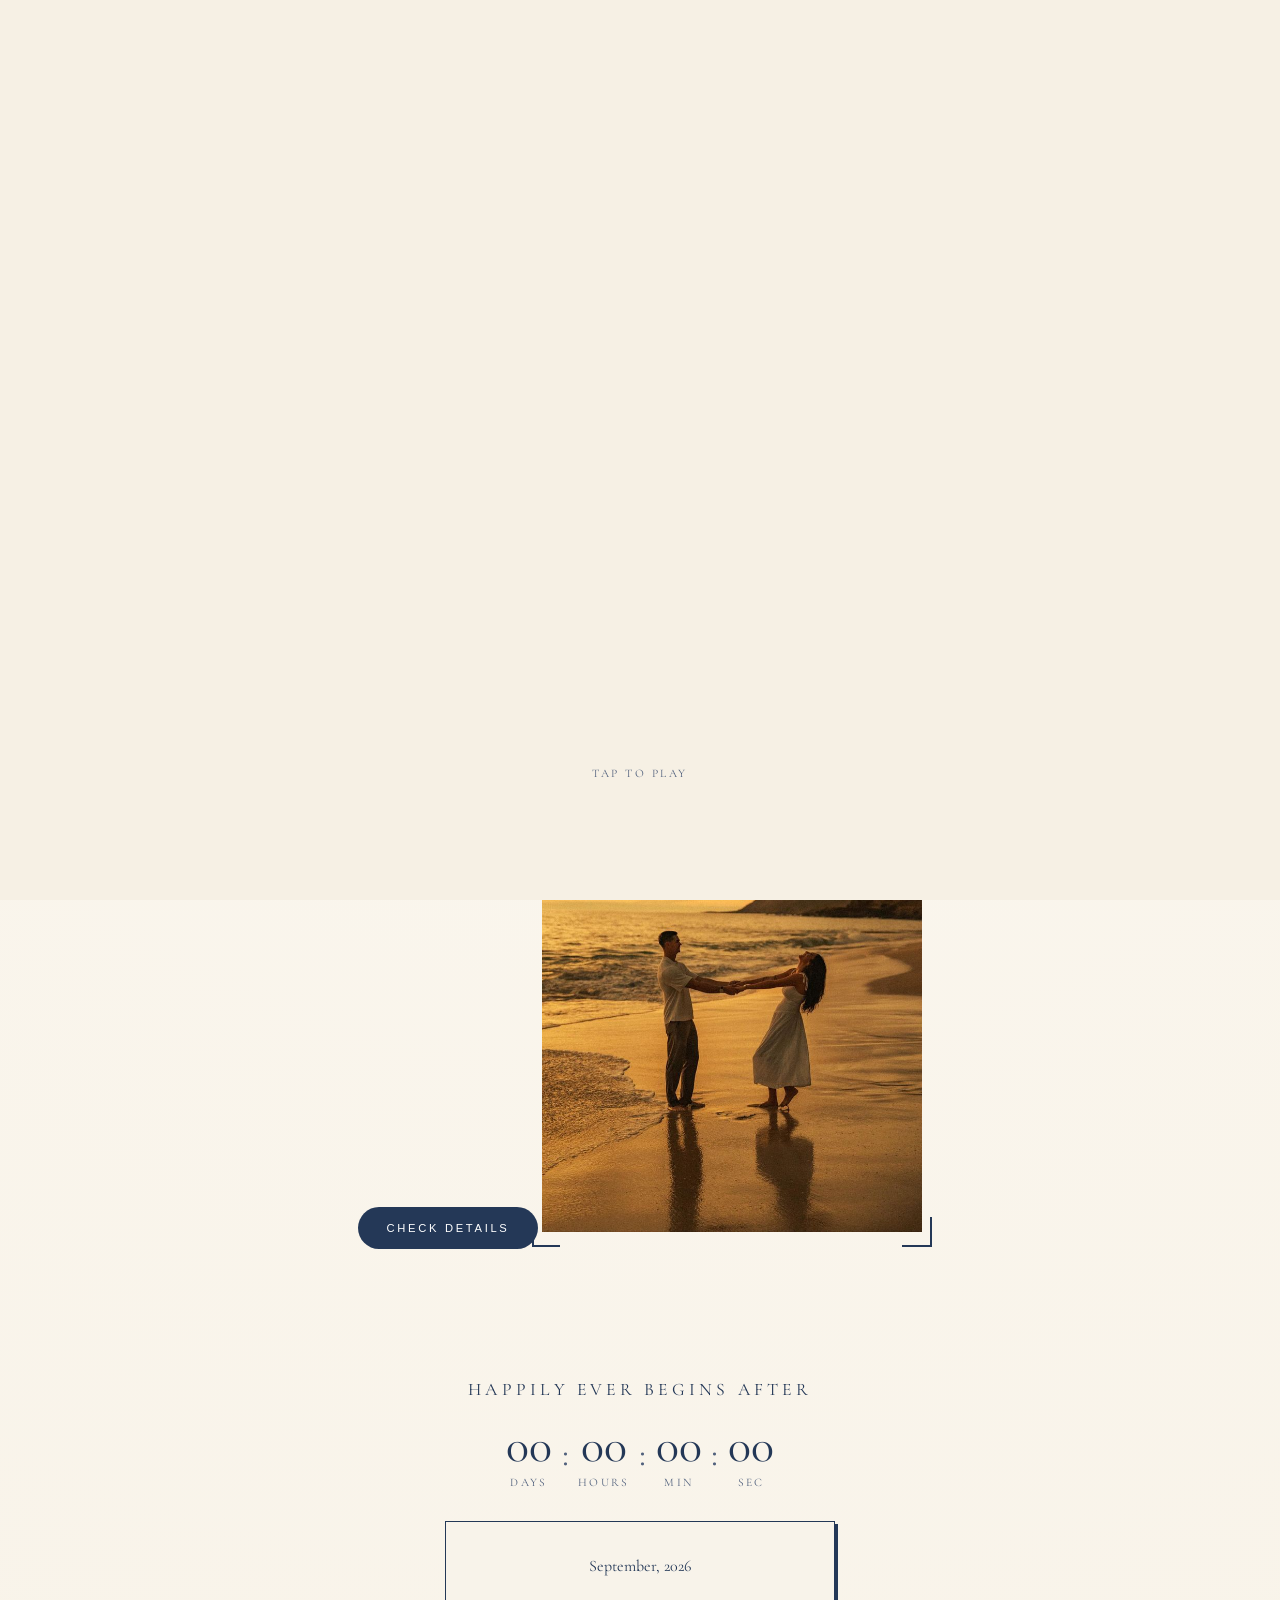
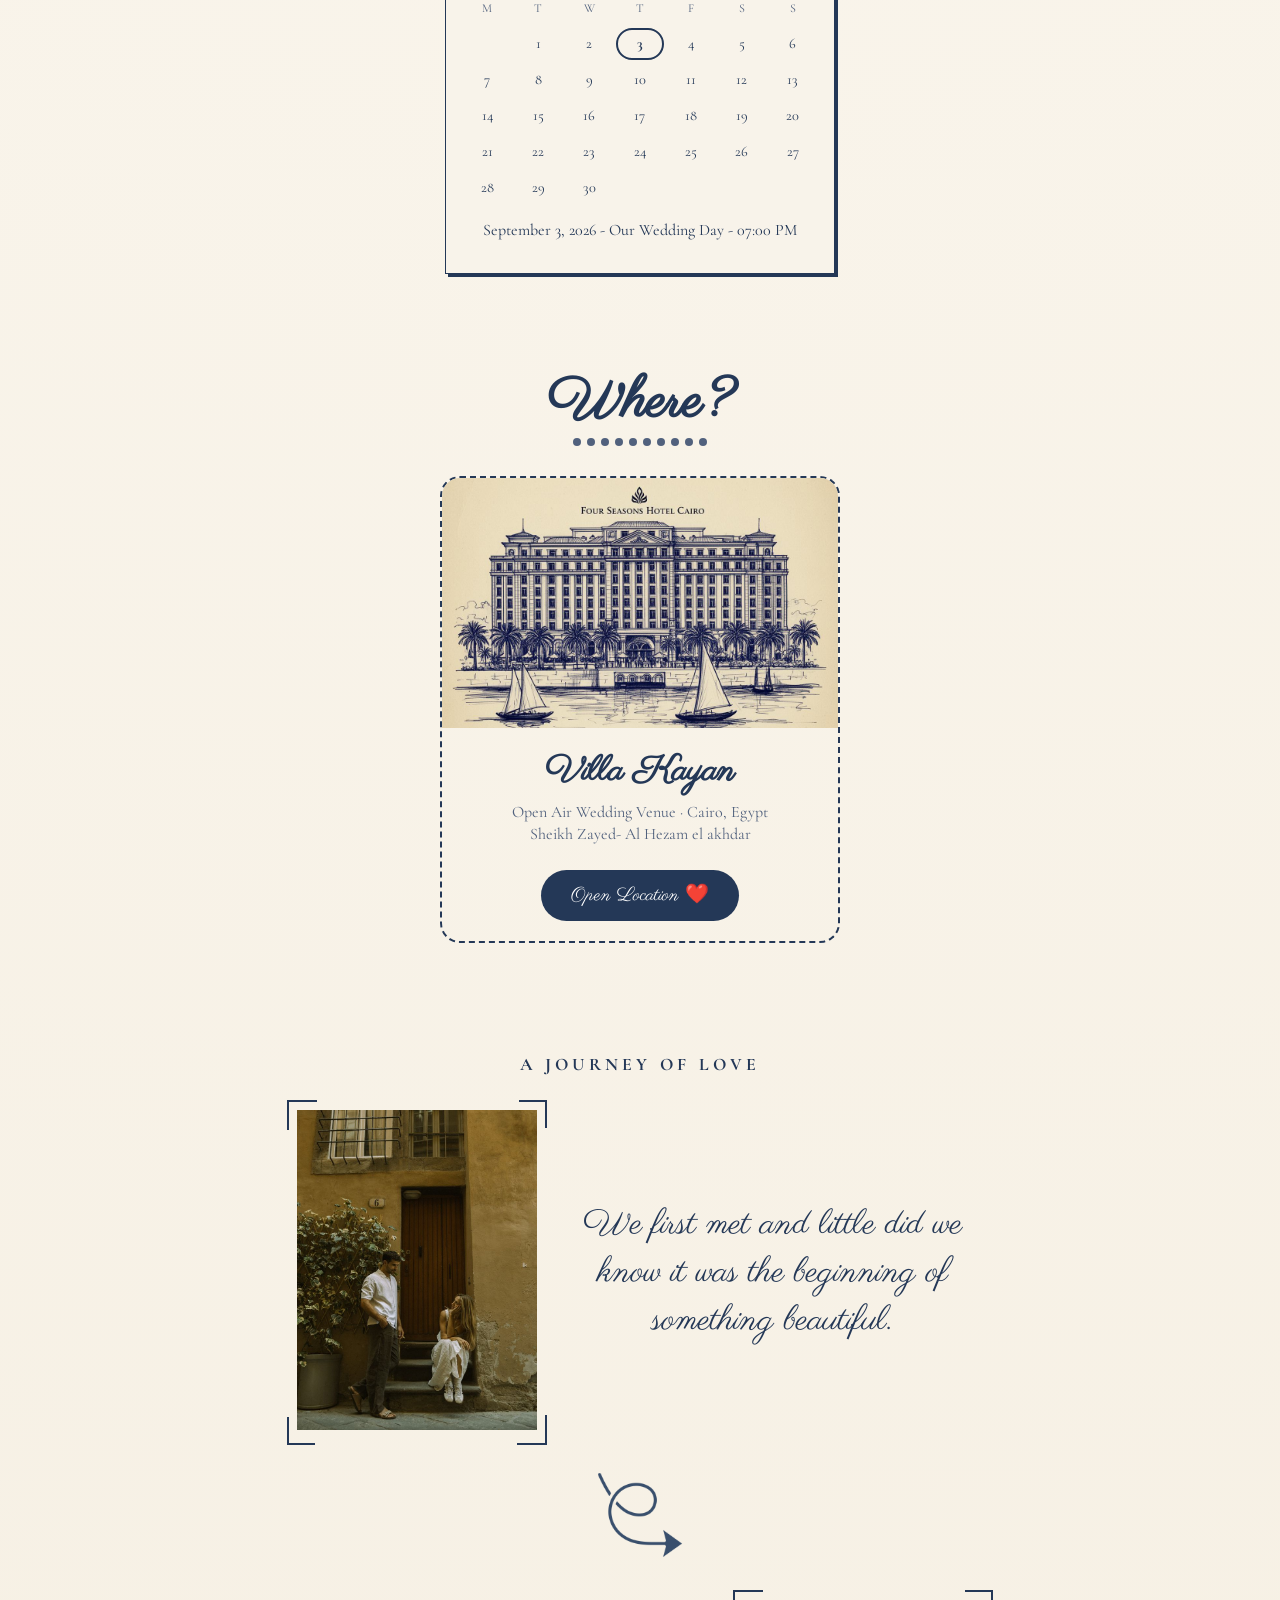
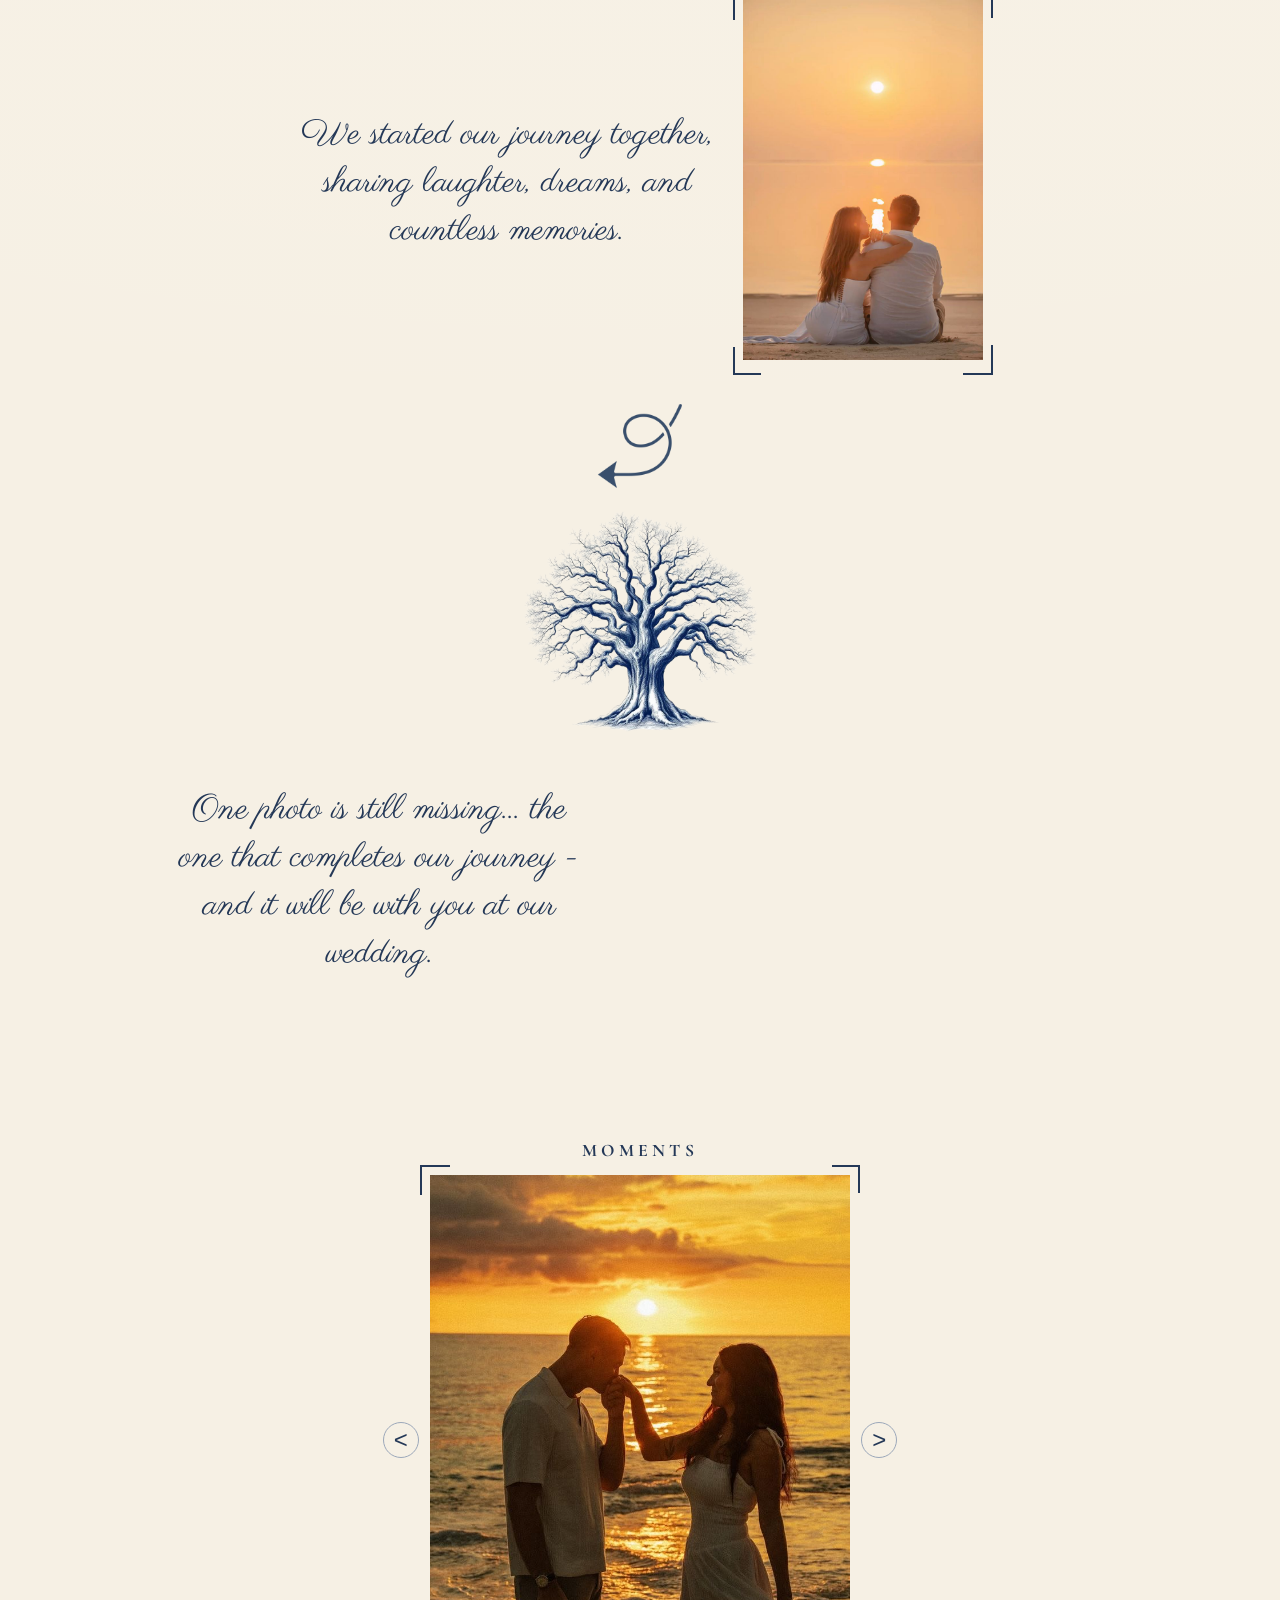
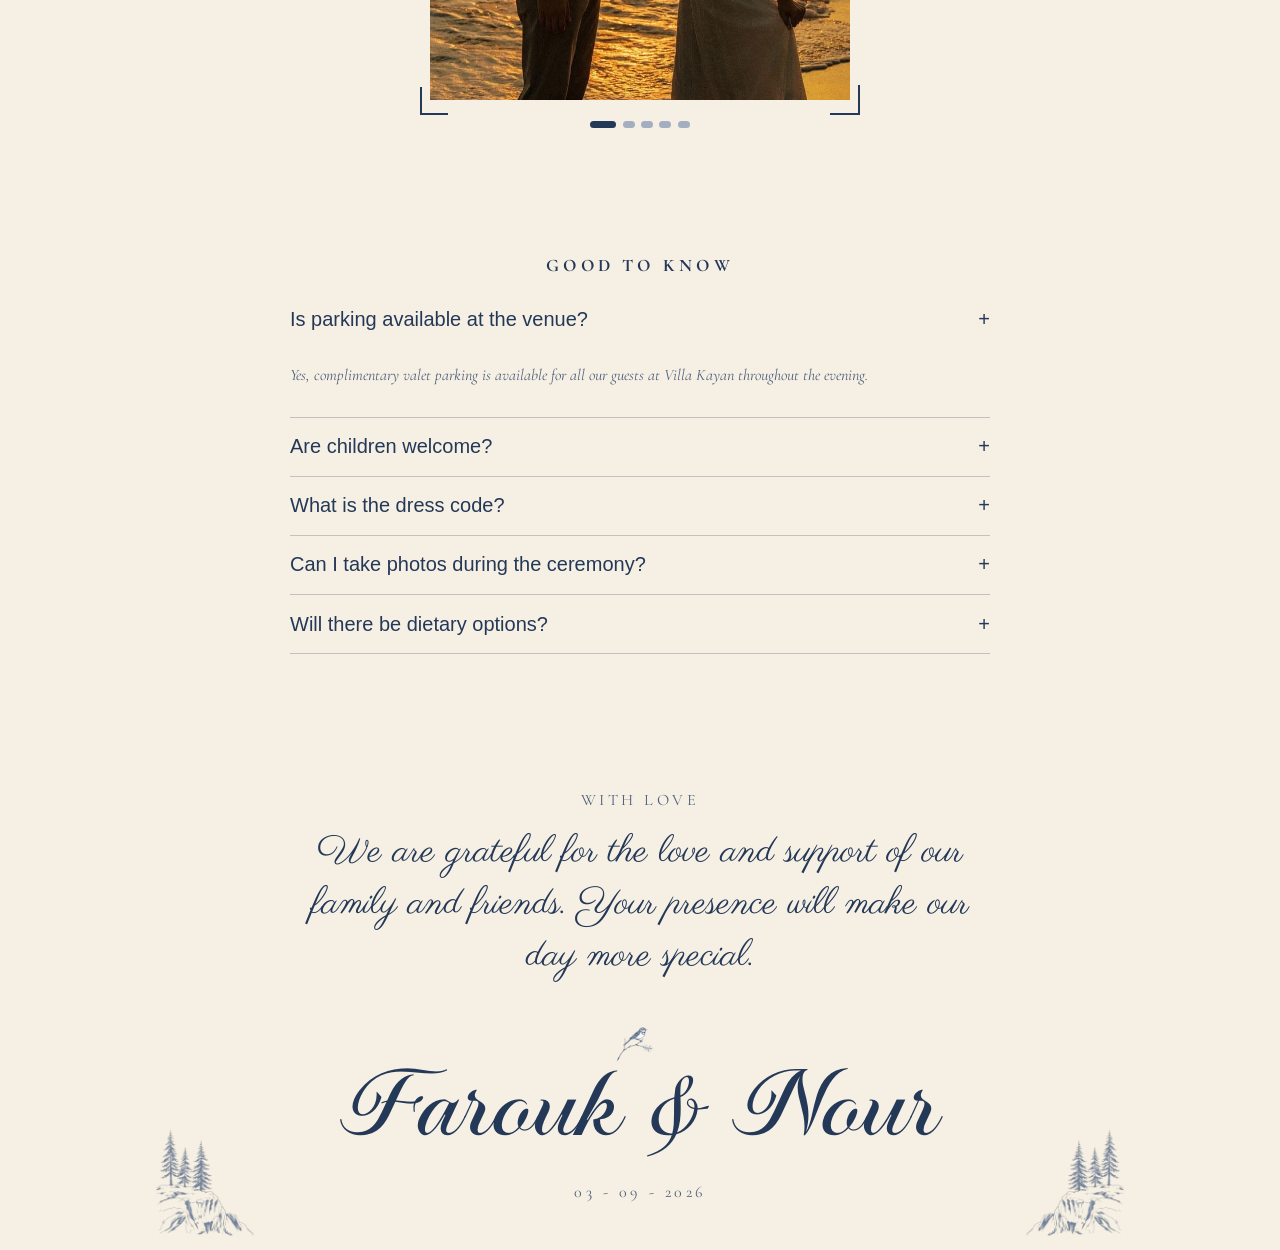
==== index.html @ 04da9720 "Change location section colors to match the theme" ====
<!doctype html>
<html lang="en">
  <head>
    <meta charset="UTF-8" />
    <meta name="viewport" content="width=device-width, initial-scale=1.0" />
    <title>Farouk &amp; Nour - Wedding Invitation</title>
    <meta
      name="description"
      content="Farouk &amp; Nour are getting married on September 3rd, 2026 at Sheikh Zayed- Al Hezam el akhdar- Villa Kayan. Open the invitation."
    />
    <script type="module" crossorigin src="assets/index-CTt3RVmm.js"></script>
    <link rel="stylesheet" crossorigin href="assets/index-DCXbbo_L.css">
    <style>
      /* ── New Location Styles ── */
      #location-section {
        padding: 40px 20px;
        display: flex;
        flex-direction: column;
        align-items: center;
      }
      .where-title {
        font-family: 'Parisienne', cursive;
        font-size: 3.5rem;
        color: var(--ink);
        margin: 0;
        line-height: 1.2;
      }
      .where-dots {
        display: flex;
        gap: 6px;
        justify-content: center;
        margin-bottom: 30px;
      }
      .where-dots span {
        width: 8px;
        height: 8px;
        background-color: var(--ink-soft);
        border-radius: 50%;
      }
      .location-card {
        border: 2px dashed var(--ink);
        border-radius: 20px;
        max-width: 400px;
        width: 100%;
        margin: 0 auto;
        display: flex;
        flex-direction: column;
        overflow: hidden;
      }
      .venue-img-new {
        width: 100%;
        height: 250px;
        object-fit: cover;
        display: block;
      }
      .location-card-body {
        padding: 20px 10px;
        text-align: center;
        background-color: transparent;
      }
      .venue-title {
        font-family: 'Parisienne', cursive;
        font-size: 2.2rem;
        color: var(--ink);
        margin: 0 0 5px 0;
      }
      .venue-subtitle {
        color: var(--ink-soft);
        font-size: 1rem;
        margin: 0 0 25px 0;
        line-height: 1.4;
      }
      .location-btn {
        display: inline-block;
        background-color: var(--ink);
        color: white !important;
        padding: 12px 30px;
        border-radius: 30px;
        text-decoration: none;
        font-size: 1.2rem;
        font-family: 'Parisienne', cursive;
        transition: transform 0.2s, background-color 0.2s;
        border: none;
      }
      .location-btn:hover {
        transform: scale(1.05);
        background-color: var(--ink-soft);
      }

      /* ── Video Preloader ── */
      #videoPreloader {
        position: fixed;
        inset: 0;
        z-index: 2000;
        background: var(--paper);
        display: flex;
        align-items: center;
        justify-content: center;
        flex-direction: column;
        cursor: pointer;
        transition: opacity 0.8s ease;
      }
      #videoPreloader.fade-out {
        opacity: 0;
        pointer-events: none;
      }
      #videoPreloader video {
        width: 100%;
        height: 100%;
        object-fit: contain;
        background: var(--paper);
      }
      .video-tap-hint {
        position: absolute;
        bottom: 12%;
        left: 50%;
        transform: translateX(-50%);
        text-transform: uppercase;
        letter-spacing: 0.22em;
        font-size: 0.72rem;
        color: var(--ink-soft);
        animation: hintPulse 2s ease-in-out infinite;
        pointer-events: none;
        z-index: 1;
      }
      @keyframes hintPulse {
        0%, 100% { opacity: 0.5; }
        50% { opacity: 1; }
      }
      .video-tap-hint.hidden {
        display: none;
      }
      .skip-btn {
        position: absolute;
        top: 1.2rem;
        right: 1.2rem;
        background: rgba(36, 56, 87, 0.25);
        backdrop-filter: blur(6px);
        border: 1px solid rgba(36, 56, 87, 0.3);
        color: var(--ink);
        padding: 0.5rem 1.2rem;
        border-radius: 999px;
        text-transform: uppercase;
        letter-spacing: 0.18em;
        font-size: 0.65rem;
        cursor: pointer;
        z-index: 2;
        opacity: 0;
        transition: opacity 0.4s ease;
      }
      .skip-btn.visible {
        opacity: 1;
      }
    </style>
  </head>
  <body>

    <!-- Video Preloader: the intro video IS the first screen -->
    <div id="videoPreloader">
      <video id="introVideo" playsinline preload="auto">
        <source src="assets/intro_farouk.mp4" type="video/mp4" />
      </video>
      <p class="video-tap-hint" id="tapHint">Tap to play</p>
      <button class="skip-btn" id="skipBtn">Skip</button>
    </div>

    <main class="page">
      <img src="assets/mountain--FPcrQeT.png" alt="" class="corner corner-left" />
      <img src="assets/mountain--FPcrQeT.png" alt="" class="corner corner-right" />

      <section class="hero">
        <h2 class="section-kicker">We are getting married</h2>
        <img src="assets/gazebo-BX556LN1.png" alt="" class="gazebo" />
        <h1 class="name">Farouk</h1>
        <span class="amp">&amp;</span>
        <h1 class="name">Nour</h1>
        <p class="date">Thursday, September 3<sup>rd</sup> 2026</p>
        <button id="detailsBtn" class="primary-btn">Check Details</button>

        <div class="vintage-frame portrait-frame">
          <span class="corner-tr"></span>
          <span class="corner-bl"></span>
          <img src="assets/couple-hero-BGsiXew5.jpg" alt="Farouk and Nour" class="portrait" />
        </div>
      </section>

      <section id="details" class="details">
        <p class="section-kicker">Happily ever begins after</p>
        <div class="countdown" aria-live="polite">
          <div class="counter"><span id="days">00</span><small>Days</small></div>
          <span class="sep">:</span>
          <div class="counter"><span id="hours">00</span><small>Hours</small></div>
          <span class="sep">:</span>
          <div class="counter"><span id="minutes">00</span><small>Min</small></div>
          <span class="sep">:</span>
          <div class="counter"><span id="seconds">00</span><small>Sec</small></div>
        </div>

        <div class="calendar-card">
          <p class="calendar-title">September, 2026</p>
          <div id="calendarGrid" class="calendar-grid"></div>
          <p class="calendar-note">September 3, 2026 - Our Wedding Day - 07:00 PM</p>
        </div>
      </section>

      <section class="location" id="location-section">
        <h2 class="where-title">Where?</h2>
        <div class="where-dots">
          <span></span><span></span><span></span><span></span><span></span><span></span><span></span><span></span><span></span><span></span>
        </div>
        <div class="location-card">
          <img src="assets/venue-BUneM82m.jpg" alt="Villa Kayan" class="venue-img-new" />
          <div class="location-card-body">
            <h3 class="venue-title">Villa Kayan</h3>
            <p class="venue-subtitle">Open Air Wedding Venue &middot; Cairo, Egypt<br>Sheikh Zayed- Al Hezam el akhdar</p>
            <a
              class="location-btn"
              href="https://maps.app.goo.gl/363aGjeBmDS9mBVdA?g_st=ic"
              target="_blank"
              rel="noreferrer"
            >Open Location ❤️</a>
          </div>
        </div>
      </section>

      <section class="journey">
        <h2 class="section-kicker">A Journey of Love</h2>
        <div class="journey-row">
          <div class="vintage-frame">
            <span class="corner-tr"></span><span class="corner-bl"></span>
            <img src="assets/journey-1-CIvEEdzn.jpg" alt="First met" class="journey-photo" />
          </div>
          <p class="journey-text">
            We first met and little did we know it was the beginning of something beautiful.
          </p>
        </div>
        <img src="assets/arrow-down-CE0k16d1.png" alt="" class="arrow" />
        <div class="journey-row reverse">
          <div class="vintage-frame">
            <span class="corner-tr"></span><span class="corner-bl"></span>
            <img src="assets/journey-2-BZqNgdUL.jpg" alt="Started our journey" class="journey-photo" />
          </div>
          <p class="journey-text">
            We started our journey together, sharing laughter, dreams, and countless memories.
          </p>
        </div>
        <img src="assets/arrow-down-CE0k16d1.png" alt="" class="arrow arrow-flip" />
        <div class="journey-end">
          <img src="assets/tree-B7l4UVji.png" alt="" class="tree" />
          <p class="journey-text centered">
            One photo is still missing... the one that completes our journey - and it will be with you at our wedding.
          </p>
        </div>
      </section>

      <section class="moments">
        <h2 class="section-kicker">Moments</h2>
        <div class="slider-wrap">
          <button id="prevSlide" class="slider-btn" aria-label="Previous">&lt;</button>
          <div class="vintage-frame slider-frame">
            <span class="corner-tr"></span><span class="corner-bl"></span>
            <img id="slideImage" src="assets/moment-1-Bkty9bFC.jpg" alt="Moment 1" class="slide" />
          </div>
          <button id="nextSlide" class="slider-btn" aria-label="Next">&gt;</button>
        </div>
        <div id="dots" class="dots"></div>
      </section>

      <section class="faq">
        <h2 class="section-kicker">Good to Know</h2>
        <div id="faqList" class="faq-list"></div>
      </section>

      <footer class="footer">
        <img src="assets/mountain--FPcrQeT.png" alt="" class="footer-mountain left" />
        <img src="assets/mountain--FPcrQeT.png" alt="" class="footer-mountain right" />
        <div class="footer-content">
          <p class="with-love">With love</p>
          <p class="footer-message">
            We are grateful for the love and support of our family and friends. Your presence will make our day more
            special.
          </p>
          <img src="assets/bird-D7IaidC_.png" alt="" class="footer-bird" />
          <p class="footer-names">Farouk &amp; Nour</p>
          <p class="footer-date">03 - 09 - 2026</p>
        </div>
      </footer>
    </main>

  <script src="../invitation-language-switch.js"></script>
  <script>
    document.addEventListener('DOMContentLoaded', function () {
      var videoPreloader = document.getElementById('videoPreloader');
      var video = document.getElementById('introVideo');
      var tapHint = document.getElementById('tapHint');
      var skipBtn = document.getElementById('skipBtn');
      var oldPreloader = document.getElementById('preloader');
      var started = false;

      // Hide the old bundled preloader if it exists
      if (oldPreloader) {
        oldPreloader.style.display = 'none';
        try { oldPreloader.remove(); } catch(e) {}
      }

      if (!videoPreloader || !video) return;

      // Try autoplay first
      var autoplayPromise = video.play();
      if (autoplayPromise !== undefined) {
        autoplayPromise.then(function () {
          // Autoplay worked
          started = true;
          tapHint.classList.add('hidden');
          skipBtn.classList.add('visible');
        }).catch(function () {
          // Autoplay blocked — wait for user tap
          video.pause();
        });
      }

      // Tap to play (if autoplay was blocked)
      videoPreloader.addEventListener('click', function (e) {
        if (e.target === skipBtn) return;
        if (!started) {
          started = true;
          tapHint.classList.add('hidden');
          skipBtn.classList.add('visible');
          video.play();
        }
      });

      // When video ends, reveal the wedding site
      video.addEventListener('ended', revealSite);

      // Skip button
      skipBtn.addEventListener('click', function () {
        video.pause();
        revealSite();
      });

      function revealSite() {
        videoPreloader.classList.add('fade-out');
        setTimeout(function () {
          videoPreloader.remove();
        }, 900);
      }
    });
  </script>
</body>
</html>
---- assets/index-DCXbbo_L.css ----
@import"https://fonts.googleapis.com/css2?family=Cormorant+Garamond:wght@300;400;500;600&family=Parisienne&display=swap";@font-face{font-family:Runethia;src:url(Runethia-BMpZPYmO.otf) format("opentype")}:root{--paper: #f6f0e4;--ink: #243857;--ink-soft: #51617d}*{box-sizing:border-box}body{margin:0;font-family:Cormorant Garamond,serif;color:var(--ink);background:radial-gradient(circle at top,#fbf7ef 0%,transparent 60%),var(--paper)}.page{max-width:980px;margin:0 auto;position:relative;overflow:hidden}.corner{position:absolute;top:0;width:140px;opacity:.45}.corner-left{left:0;transform:rotate(180deg)}.corner-right{right:0;transform:rotate(180deg) scaleX(-1)}.hero,.details,.location,.journey,.moments,.faq{text-align:center;padding:3.5rem 1.2rem}.name,.footer-names{font-family:Runethia,Parisienne,cursive;font-size:clamp(2.8rem,8vw,5.4rem);margin:0;line-height:1.1}.amp{font-family:Runethia,cursive;font-size:3rem;color:var(--ink-soft)}.section-kicker{text-transform:uppercase;letter-spacing:.24em;font-size:clamp(.9rem,1.7vw,1.1rem)}.gazebo{width:min(320px,70vw)}.date{letter-spacing:.22em;text-transform:uppercase;font-size:.8rem}.primary-btn{margin-top:1.4rem;border:0;border-radius:999px;background:var(--ink);color:#fff;text-transform:uppercase;letter-spacing:.24em;font-size:.7rem;padding:.95rem 1.8rem;cursor:pointer;text-decoration:none;display:inline-block}.vintage-frame{position:relative;display:inline-block}.vintage-frame:before,.vintage-frame:after,.corner-tr,.corner-bl{content:"";position:absolute;width:28px;height:28px;border:2px solid var(--ink)}.vintage-frame:before{top:-10px;left:-10px;border-right:none;border-bottom:none}.vintage-frame:after{bottom:-10px;right:-10px;border-left:none;border-top:none}.corner-tr{top:-10px;right:-10px;border-left:none;border-bottom:none}.corner-bl{bottom:-10px;left:-10px;border-right:none;border-top:none}.portrait{width:min(380px,80vw)}.countdown{display:flex;justify-content:center;gap:.6rem;align-items:center;margin:1rem 0 2rem}.counter span{font-size:clamp(2rem,6vw,3rem)}.counter small{display:block;font-size:.72rem;text-transform:uppercase;letter-spacing:.2em;color:var(--ink-soft)}.sep{font-size:2.2rem;color:var(--ink-soft)}.calendar-card{max-width:390px;margin:0 auto;border:1px solid var(--ink);box-shadow:3px 3px 0 var(--ink);background:#f8f3ea;padding:1.1rem}.calendar-grid{display:grid;grid-template-columns:repeat(7,1fr);gap:.25rem .2rem}.calendar-day,.calendar-weekday{height:32px;display:grid;place-items:center;font-size:.9rem}.calendar-weekday{color:var(--ink-soft);font-size:.75rem;text-transform:uppercase}.wedding-day{border:2px solid var(--ink);border-radius:999px;font-weight:700}.journey-row{display:flex;gap:1.6rem;align-items:center;justify-content:center;margin:2.2rem auto;max-width:760px}.journey-row.reverse{flex-direction:row-reverse}.journey-text{font-family:Parisienne,cursive;font-size:clamp(1.6rem,4vw,2.2rem);max-width:420px}.journey-photo{width:min(240px,58vw)}.arrow{width:90px;opacity:.85}.arrow-flip{transform:scaleX(-1)}.tree{width:min(250px,60vw)}.slider-wrap{display:flex;align-items:center;justify-content:center;gap:.7rem}.slide{width:min(420px,82vw);aspect-ratio:4 / 5;object-fit:cover}.slider-btn{width:36px;height:36px;border-radius:50%;border:1px solid #9ca8ba;background:#f6f0e4;color:var(--ink);font-size:1.5rem;cursor:pointer}.dots{display:flex;justify-content:center;gap:.4rem;margin-top:1rem}.dot{width:7px;height:7px;border-radius:99px;background:#a3aec0;border:0;cursor:pointer}.dot.active{width:26px;background:var(--ink)}.faq-list{max-width:700px;margin:0 auto;text-align:left}.faq-item{border-bottom:1px solid rgba(36,56,87,.25)}.faq-q{width:100%;background:transparent;border:0;padding:1.1rem 0;display:flex;justify-content:space-between;align-items:center;font-size:1.25rem;color:var(--ink);cursor:pointer}.faq-a{max-height:0;overflow:hidden;transition:max-height .3s ease;color:var(--ink-soft);font-style:italic}.faq-item.open .faq-a{max-height:170px;padding-bottom:1rem}.footer{position:relative;text-align:center;padding:4rem 1.2rem 2rem}.footer-mountain{position:absolute;width:180px;bottom:0;opacity:.55}.footer-mountain.left{left:0}.footer-mountain.right{right:0;transform:scaleX(-1)}.footer-message{font-family:Parisienne,cursive;font-size:clamp(1.8rem,4.4vw,2.4rem);max-width:680px;margin:1rem auto}.footer-bird{width:52px;opacity:.85;margin-top:1rem}.footer-date,.with-love{text-transform:uppercase;letter-spacing:.22em;color:var(--ink-soft)}.preloader{position:fixed;inset:0;z-index:1000;background:var(--paper);display:grid;place-items:center;transition:opacity .7s ease}.preloader.hidden{opacity:0;pointer-events:none}.preloader-content{text-align:center}.bird{width:76px}.couple-mark{font-family:Runethia,cursive;font-size:3rem}.line{width:100px;height:1px;background:#24385766;margin:.8rem auto}.preloader-subtitle{text-transform:uppercase;letter-spacing:.2em;color:var(--ink-soft);font-size:.7rem}@media(max-width:760px){.journey-row,.journey-row.reverse{flex-direction:column}.journey-text,.journey-end{text-align:center}}
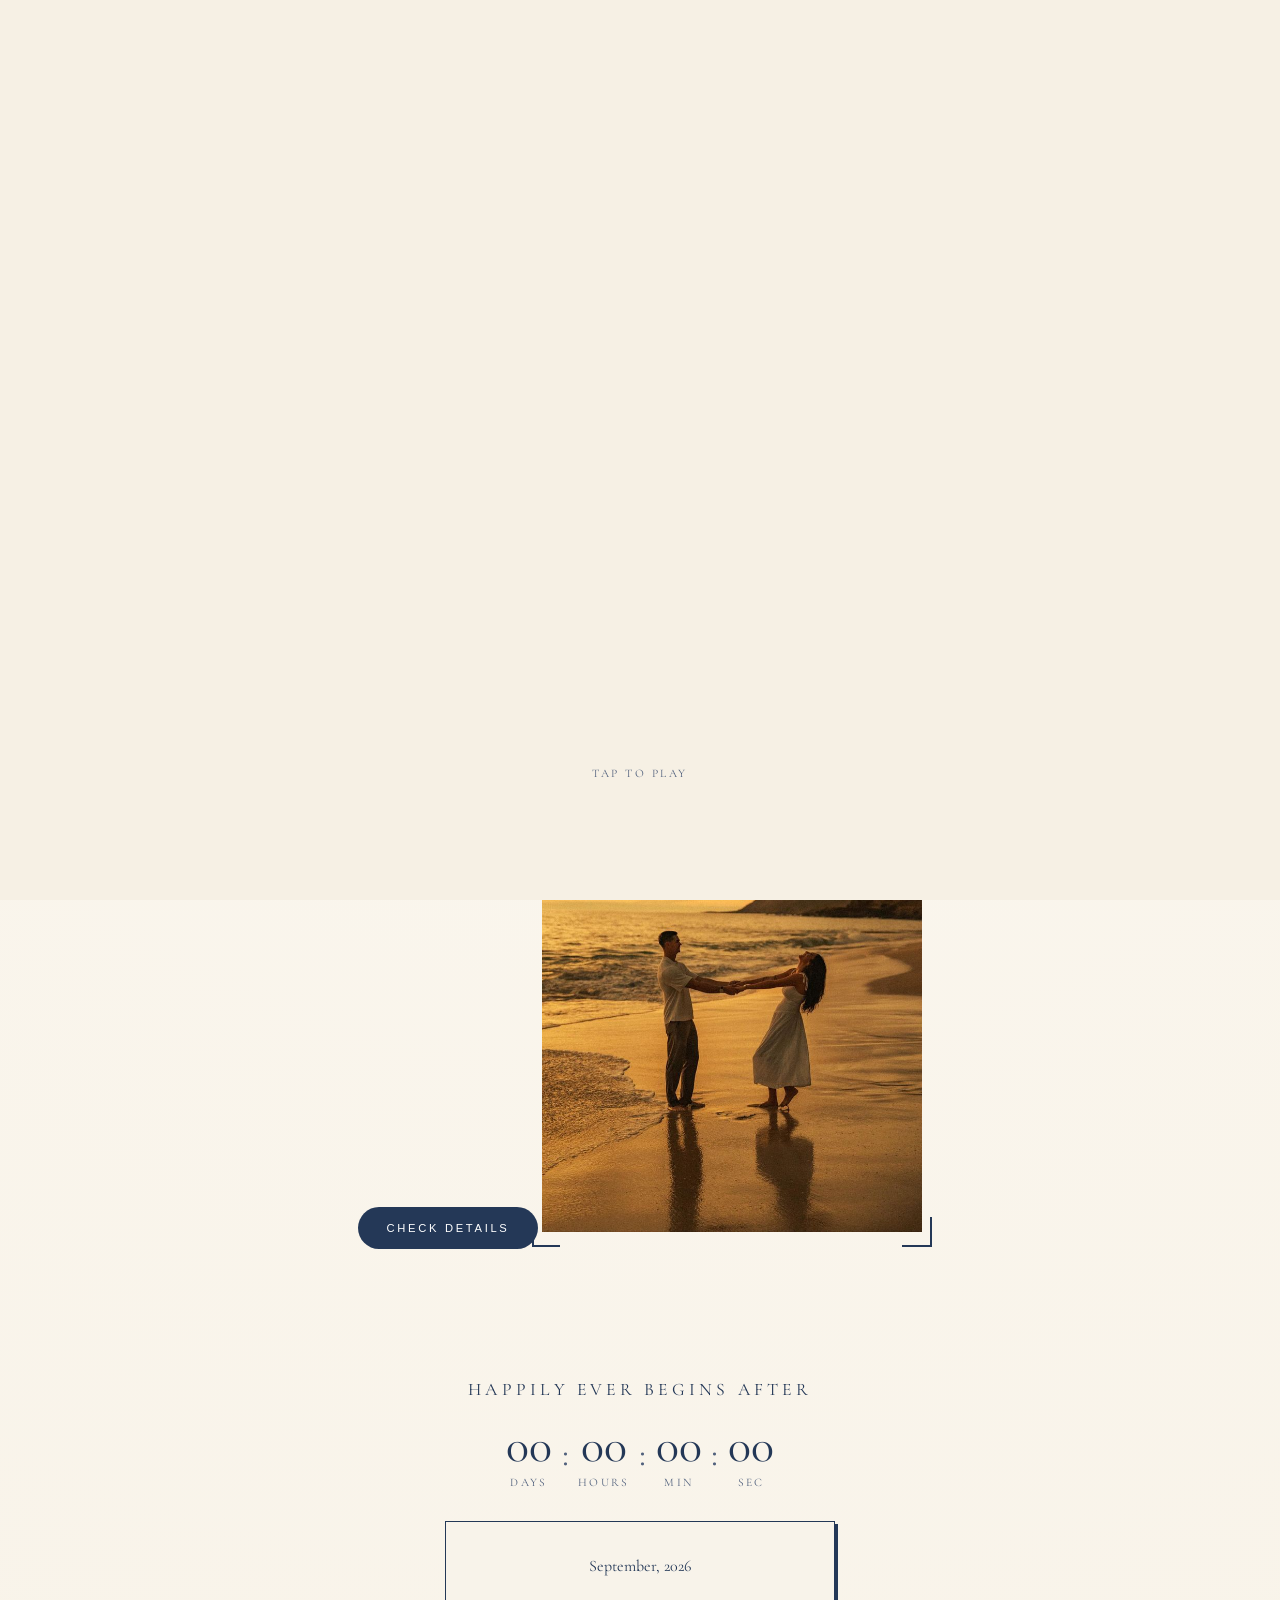
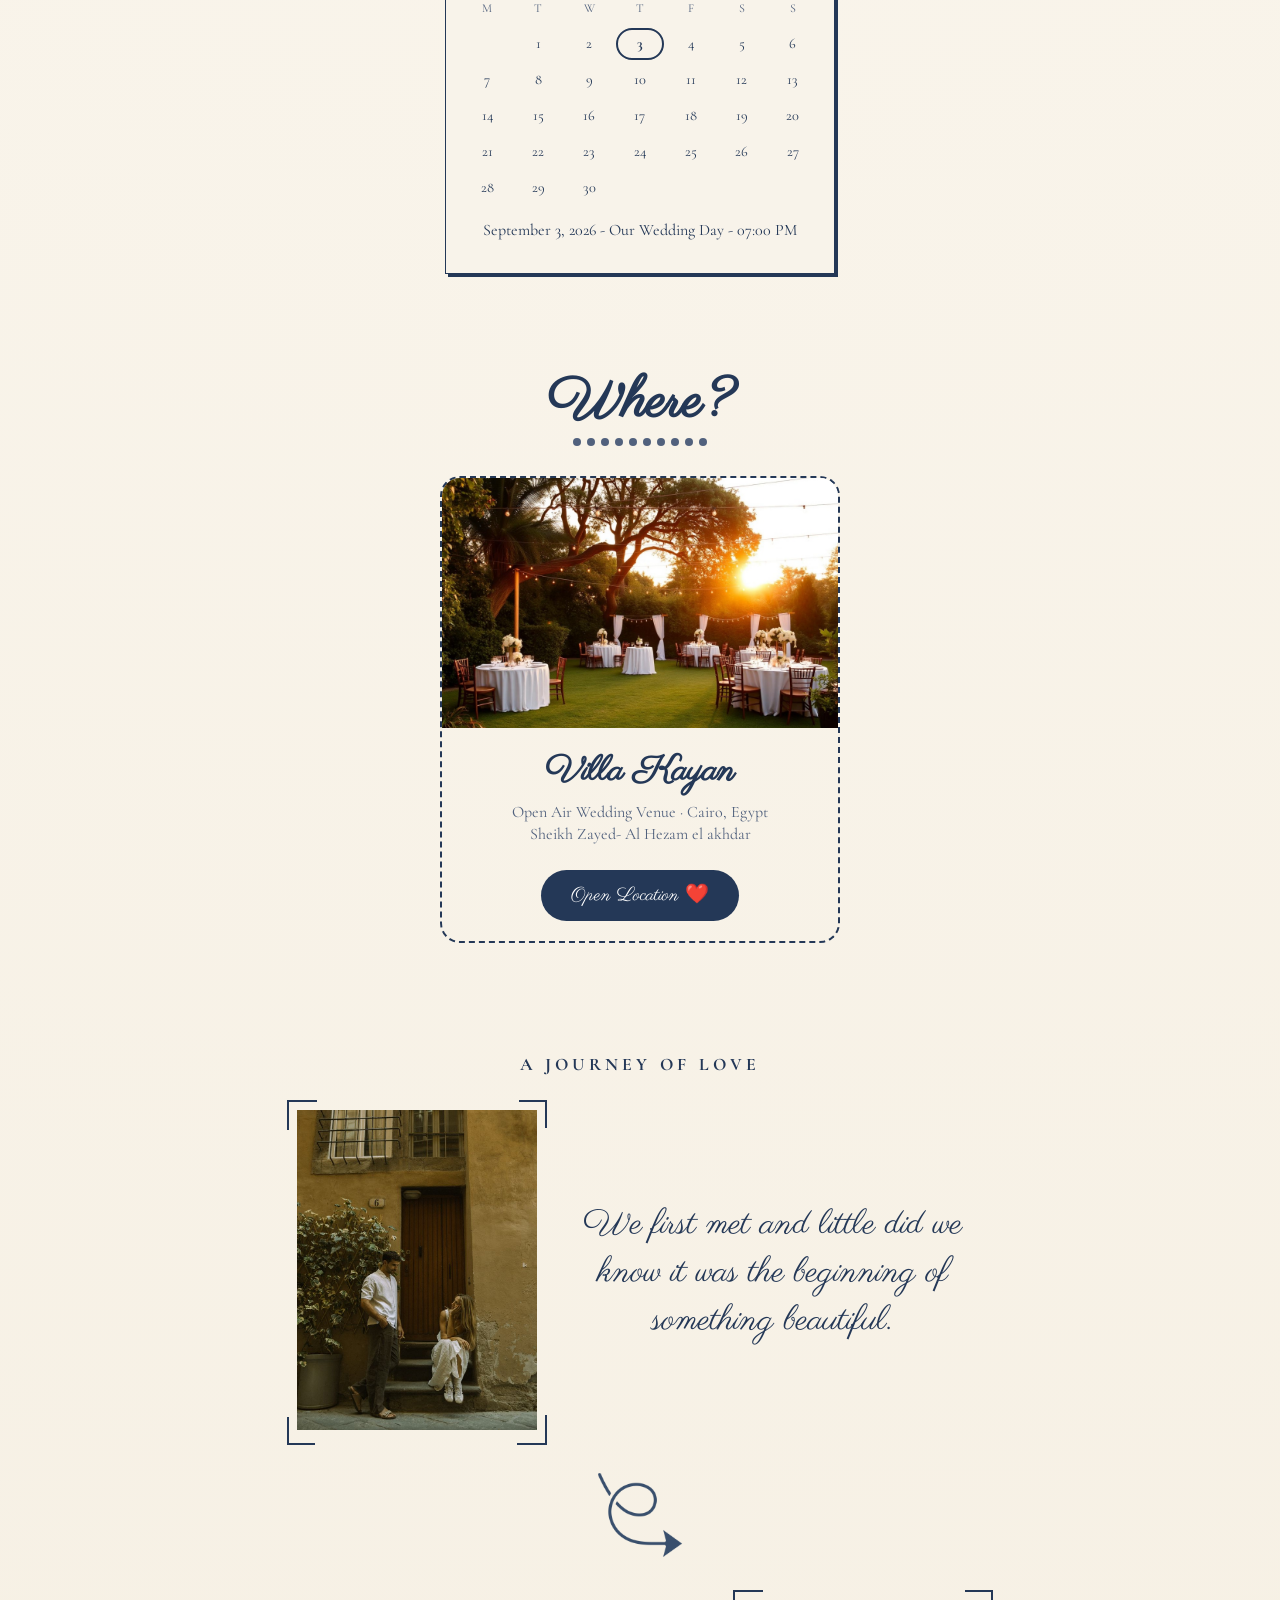
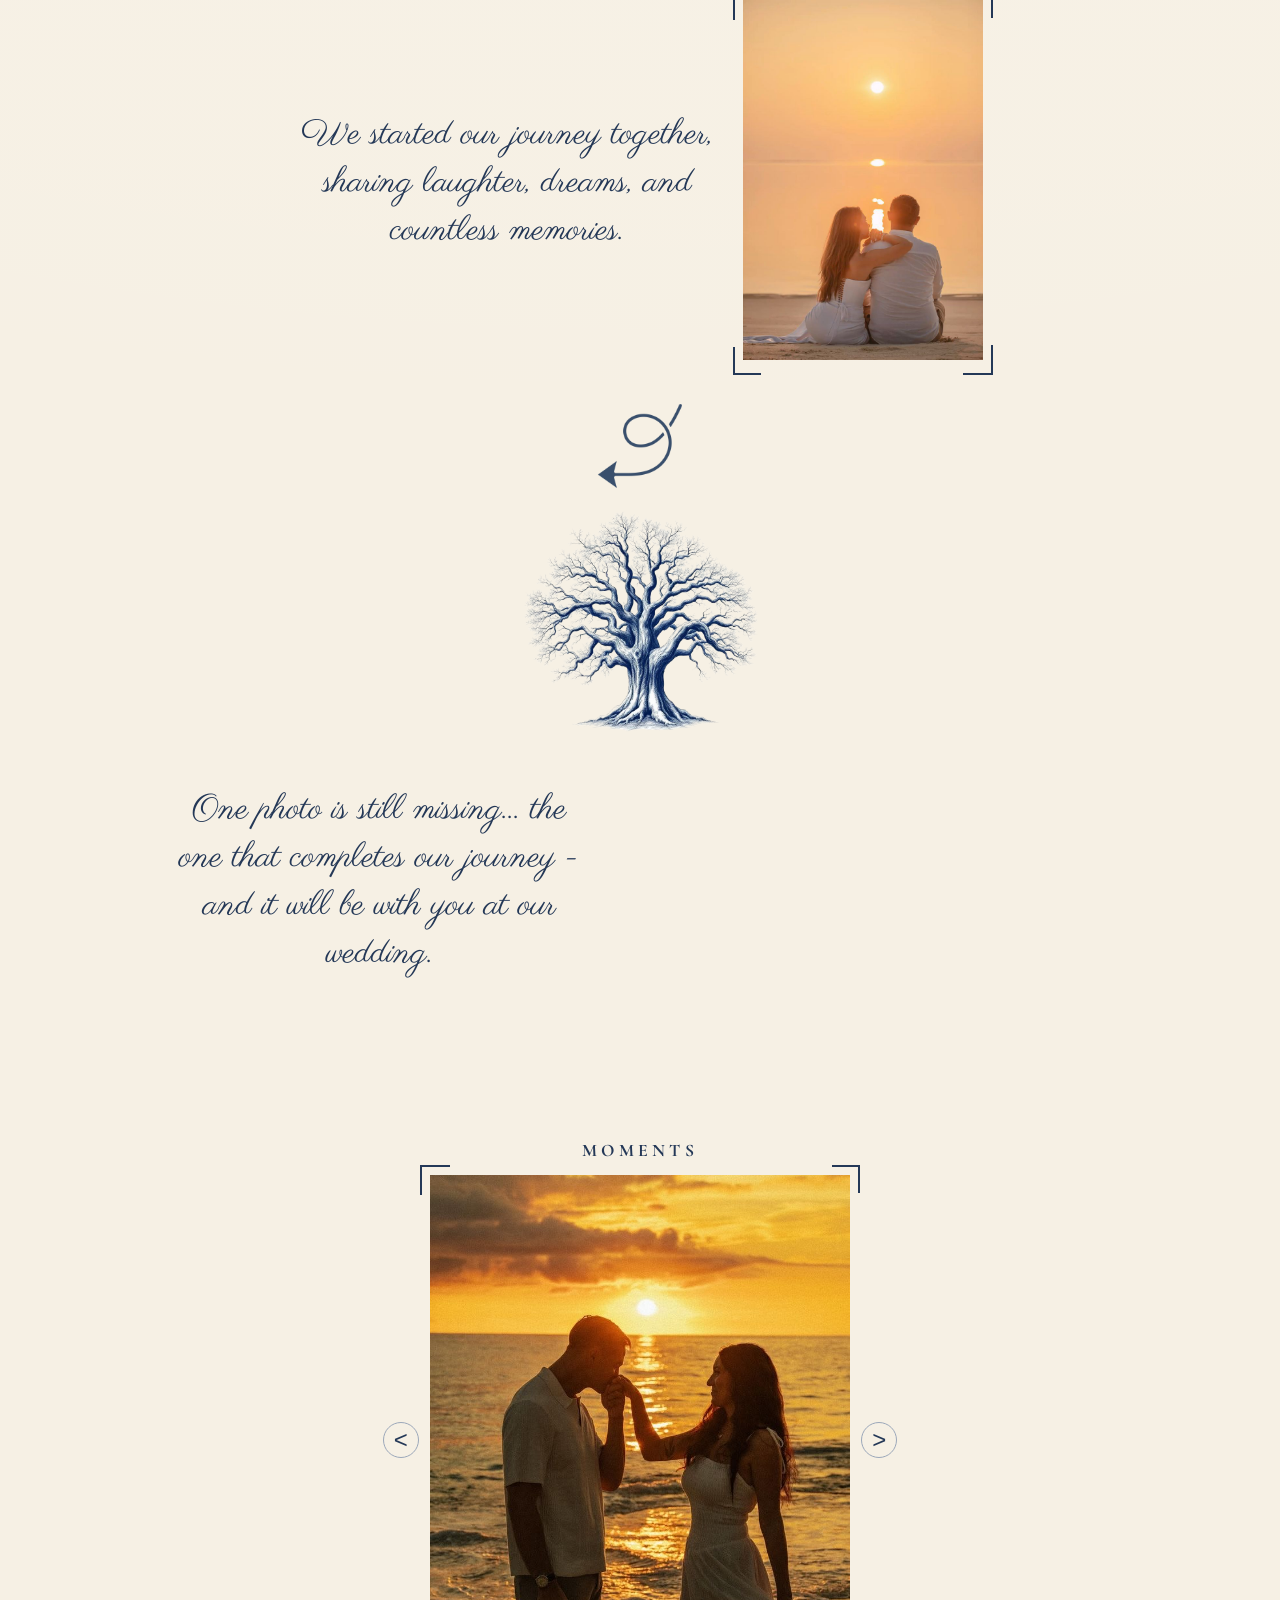
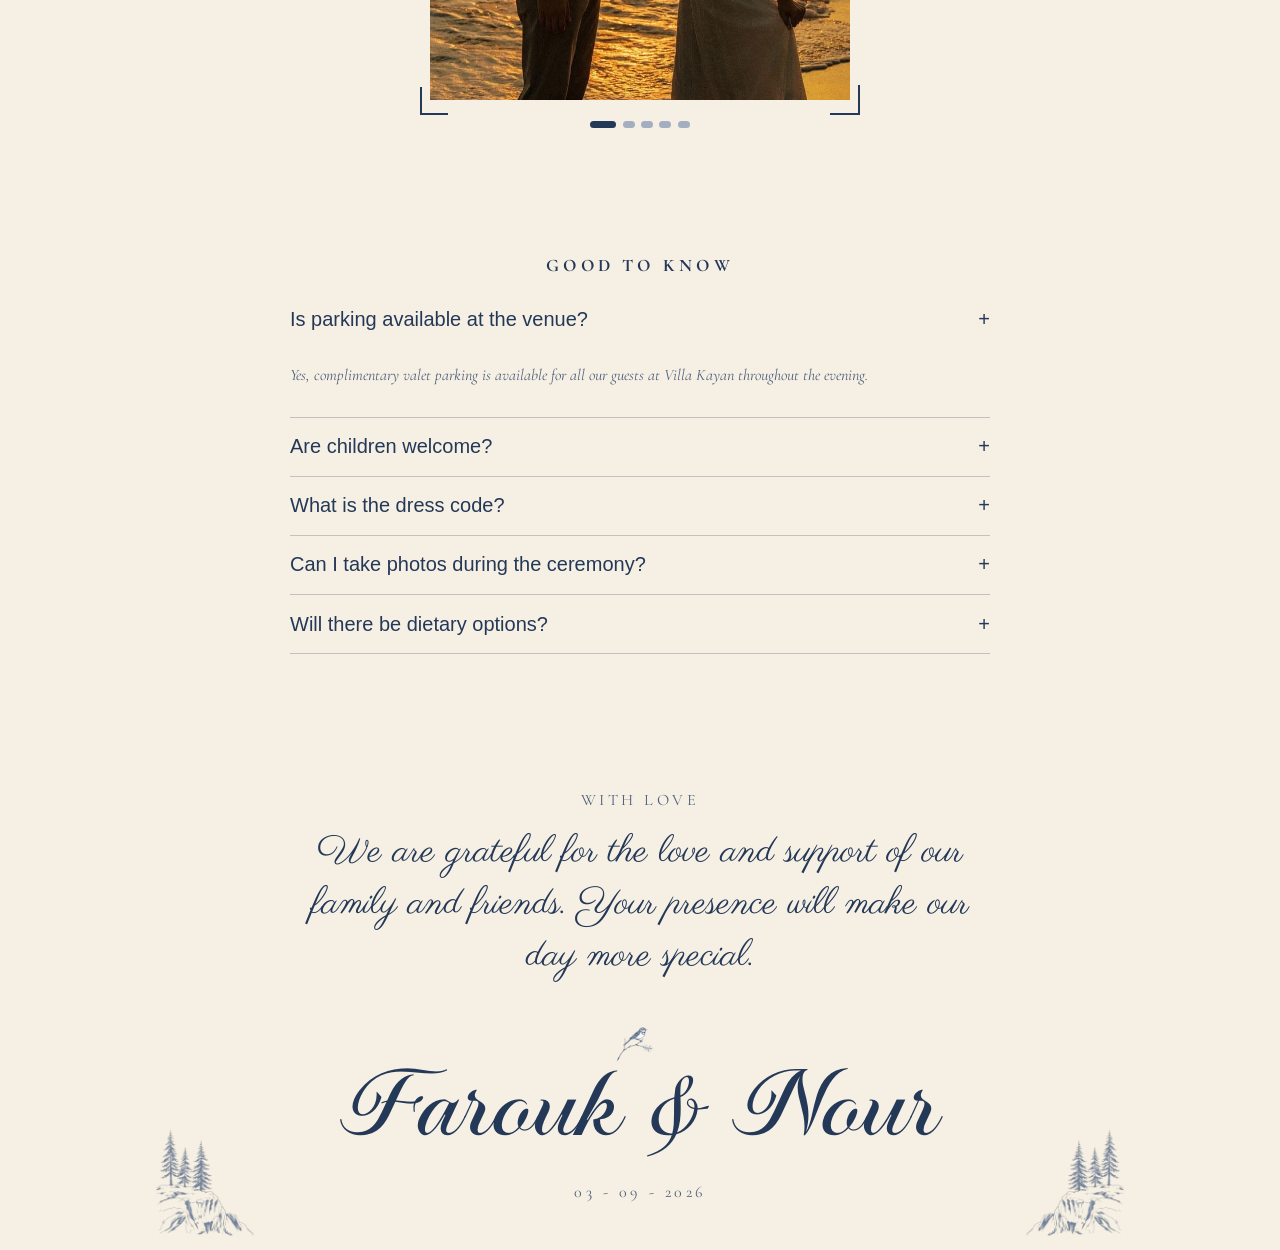
==== commit 2d91c045: "Update location image with the new sunset garden photo" ====
--- a/index.html
+++ b/index.html
@@ -209,7 +209,7 @@
           <span></span><span></span><span></span><span></span><span></span><span></span><span></span><span></span><span></span><span></span>
         </div>
         <div class="location-card">
-          <img src="assets/venue-BUneM82m.jpg" alt="Villa Kayan" class="venue-img-new" />
+          <img src="assets/venue-new.jpg" alt="Villa Kayan" class="venue-img-new" />
           <div class="location-card-body">
             <h3 class="venue-title">Villa Kayan</h3>
             <p class="venue-subtitle">Open Air Wedding Venue &middot; Cairo, Egypt<br>Sheikh Zayed- Al Hezam el akhdar</p>
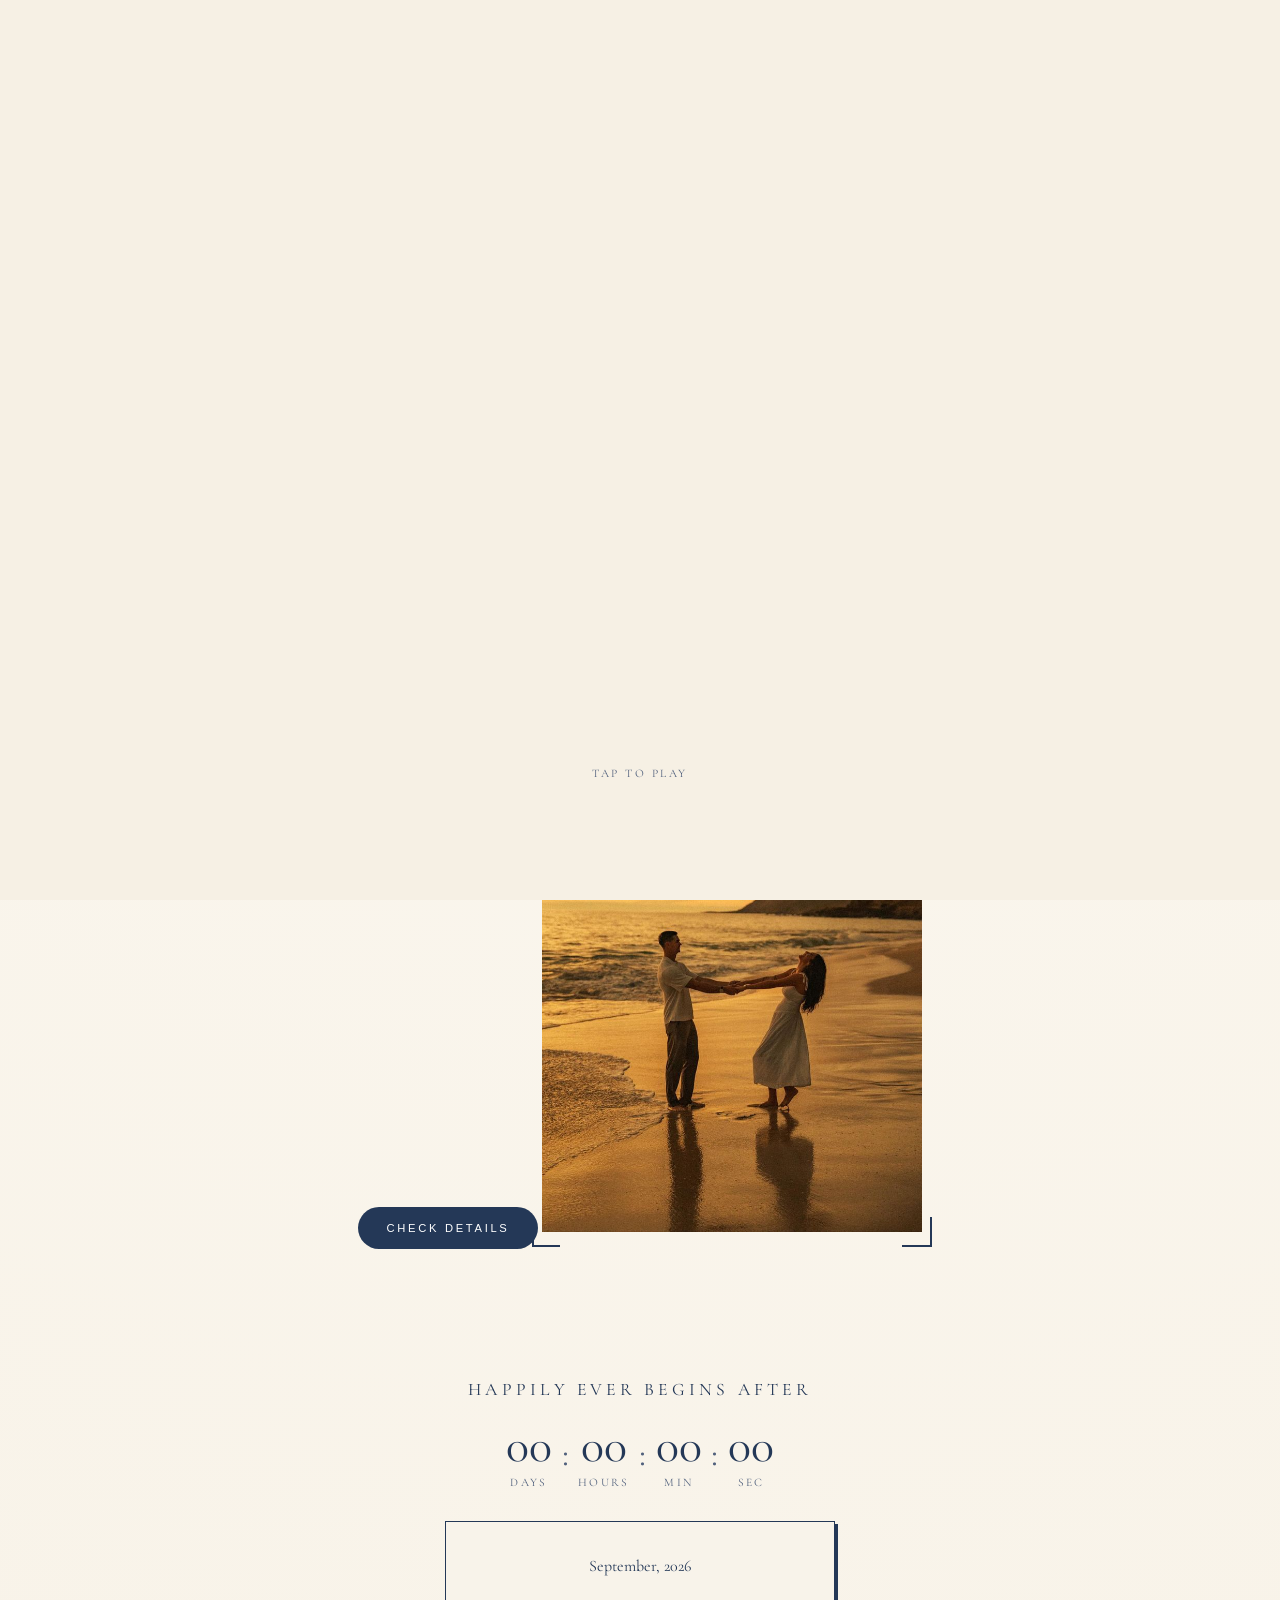
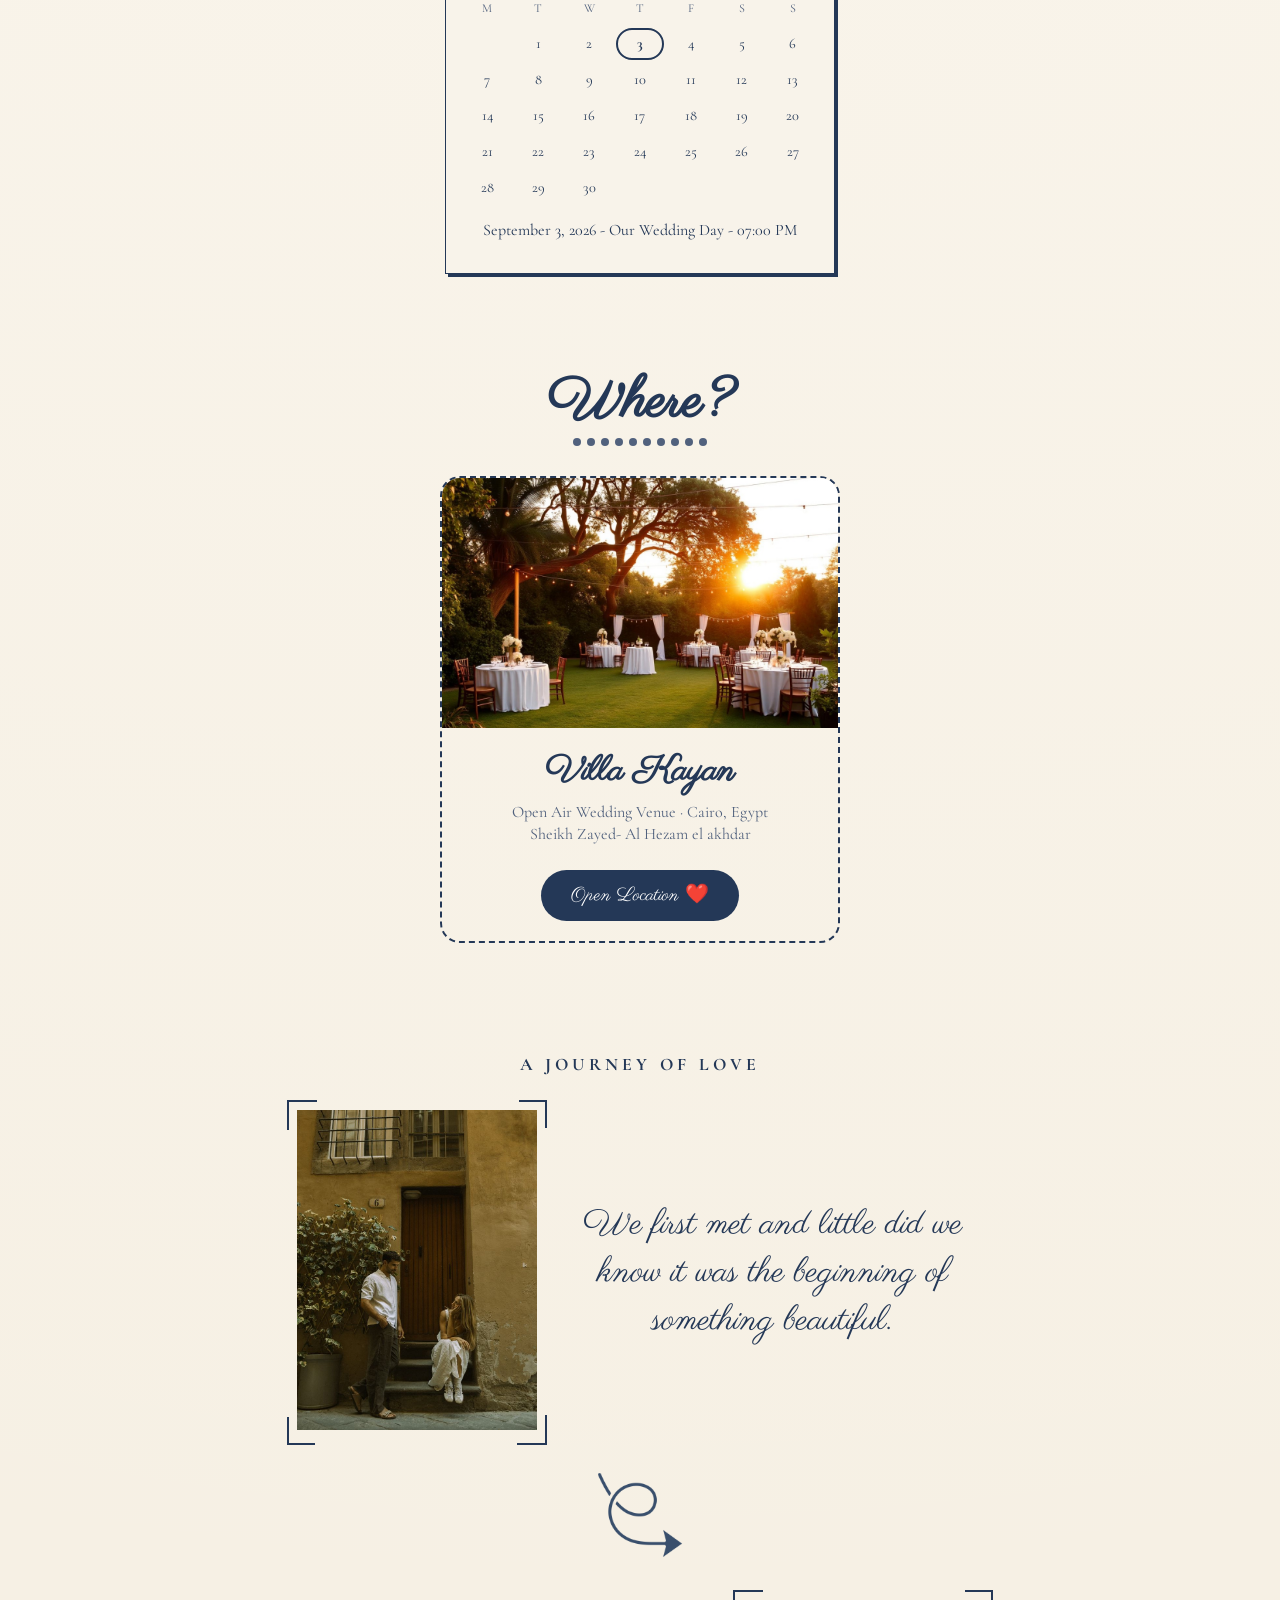
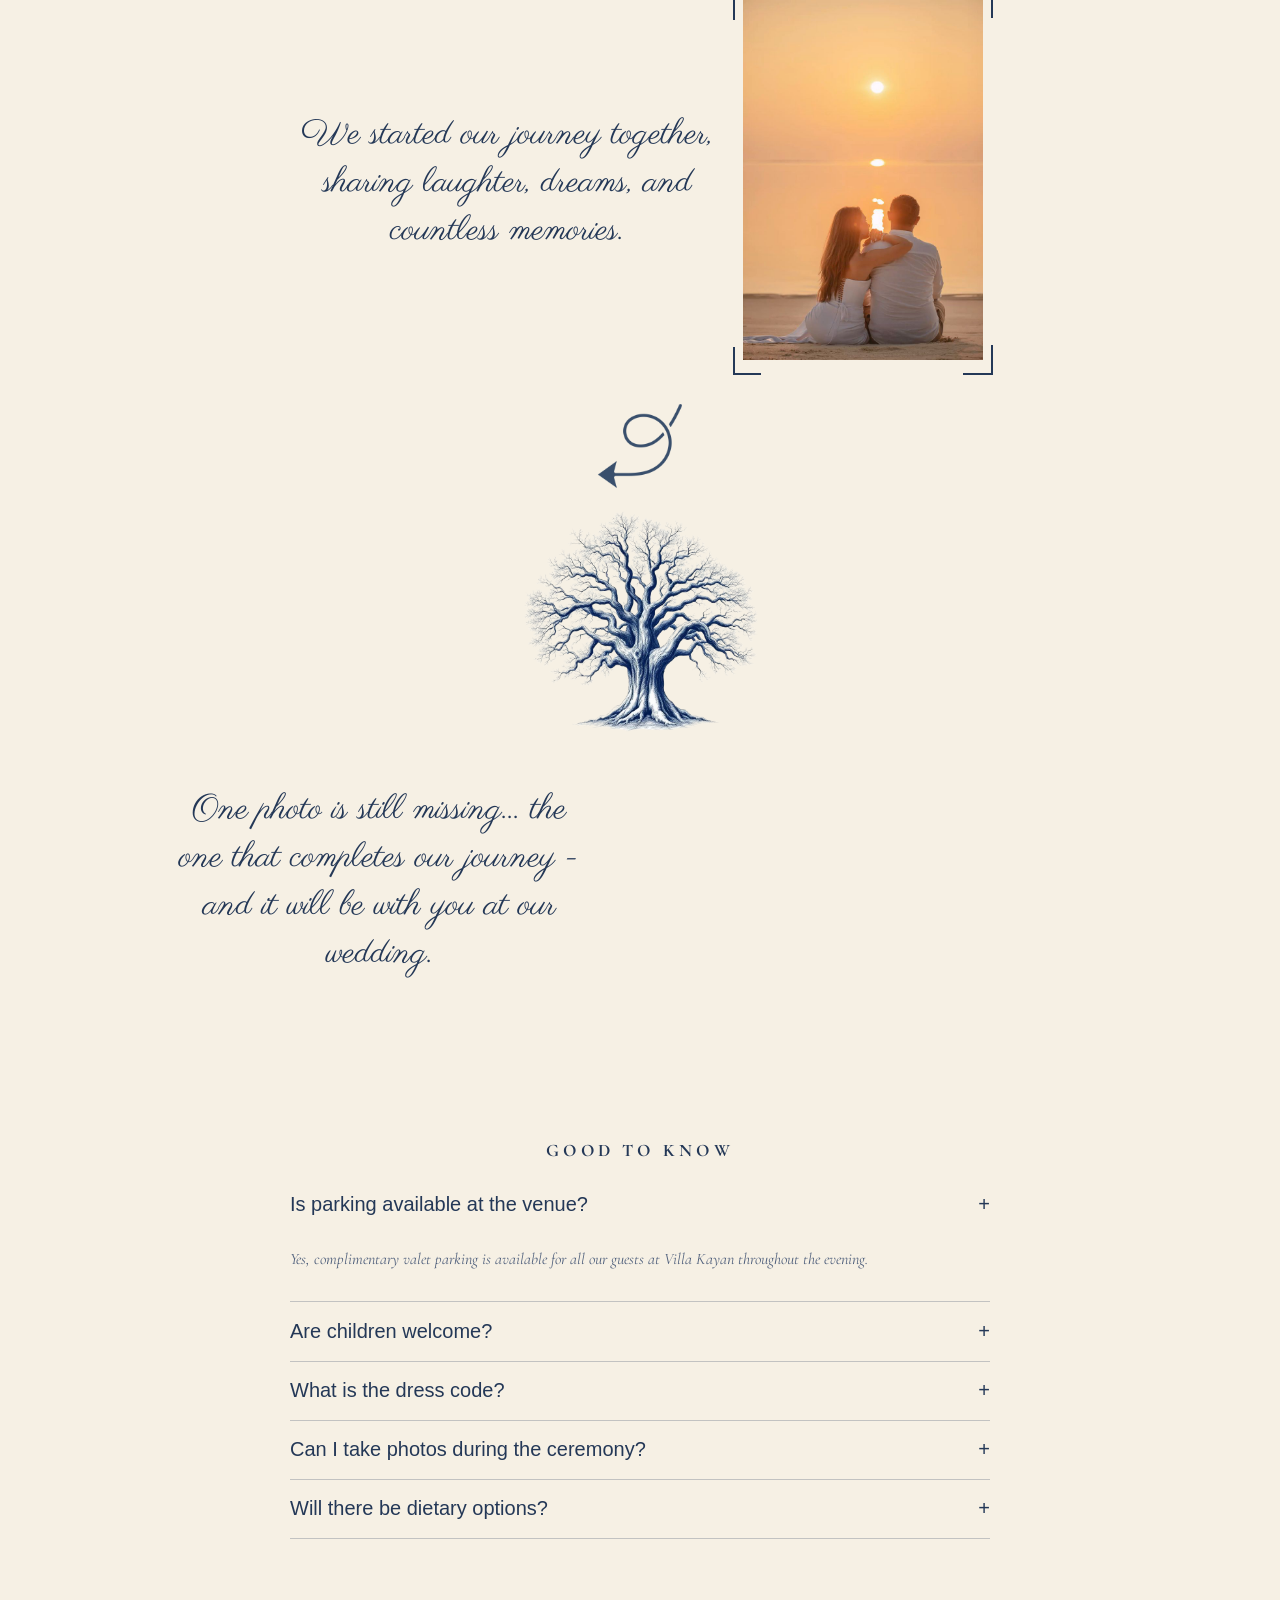
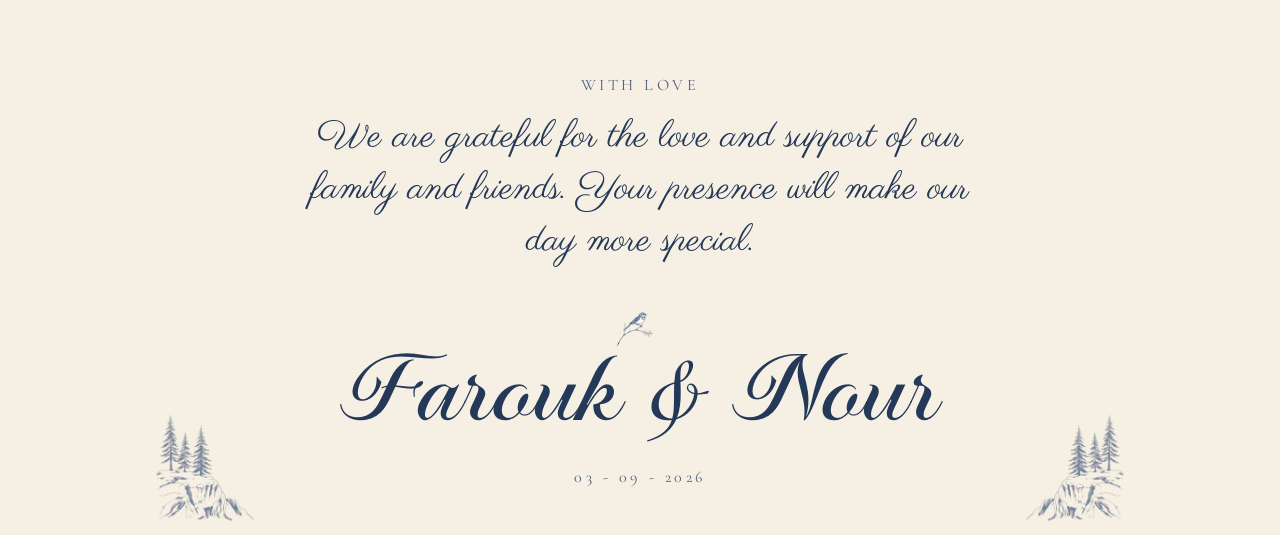
==== commit f9309516: "Remove Moments section" ====
--- a/index.html
+++ b/index.html
@@ -253,18 +253,7 @@
         </div>
       </section>
 
-      <section class="moments">
-        <h2 class="section-kicker">Moments</h2>
-        <div class="slider-wrap">
-          <button id="prevSlide" class="slider-btn" aria-label="Previous">&lt;</button>
-          <div class="vintage-frame slider-frame">
-            <span class="corner-tr"></span><span class="corner-bl"></span>
-            <img id="slideImage" src="assets/moment-1-Bkty9bFC.jpg" alt="Moment 1" class="slide" />
-          </div>
-          <button id="nextSlide" class="slider-btn" aria-label="Next">&gt;</button>
-        </div>
-        <div id="dots" class="dots"></div>
-      </section>
+
 
       <section class="faq">
         <h2 class="section-kicker">Good to Know</h2>
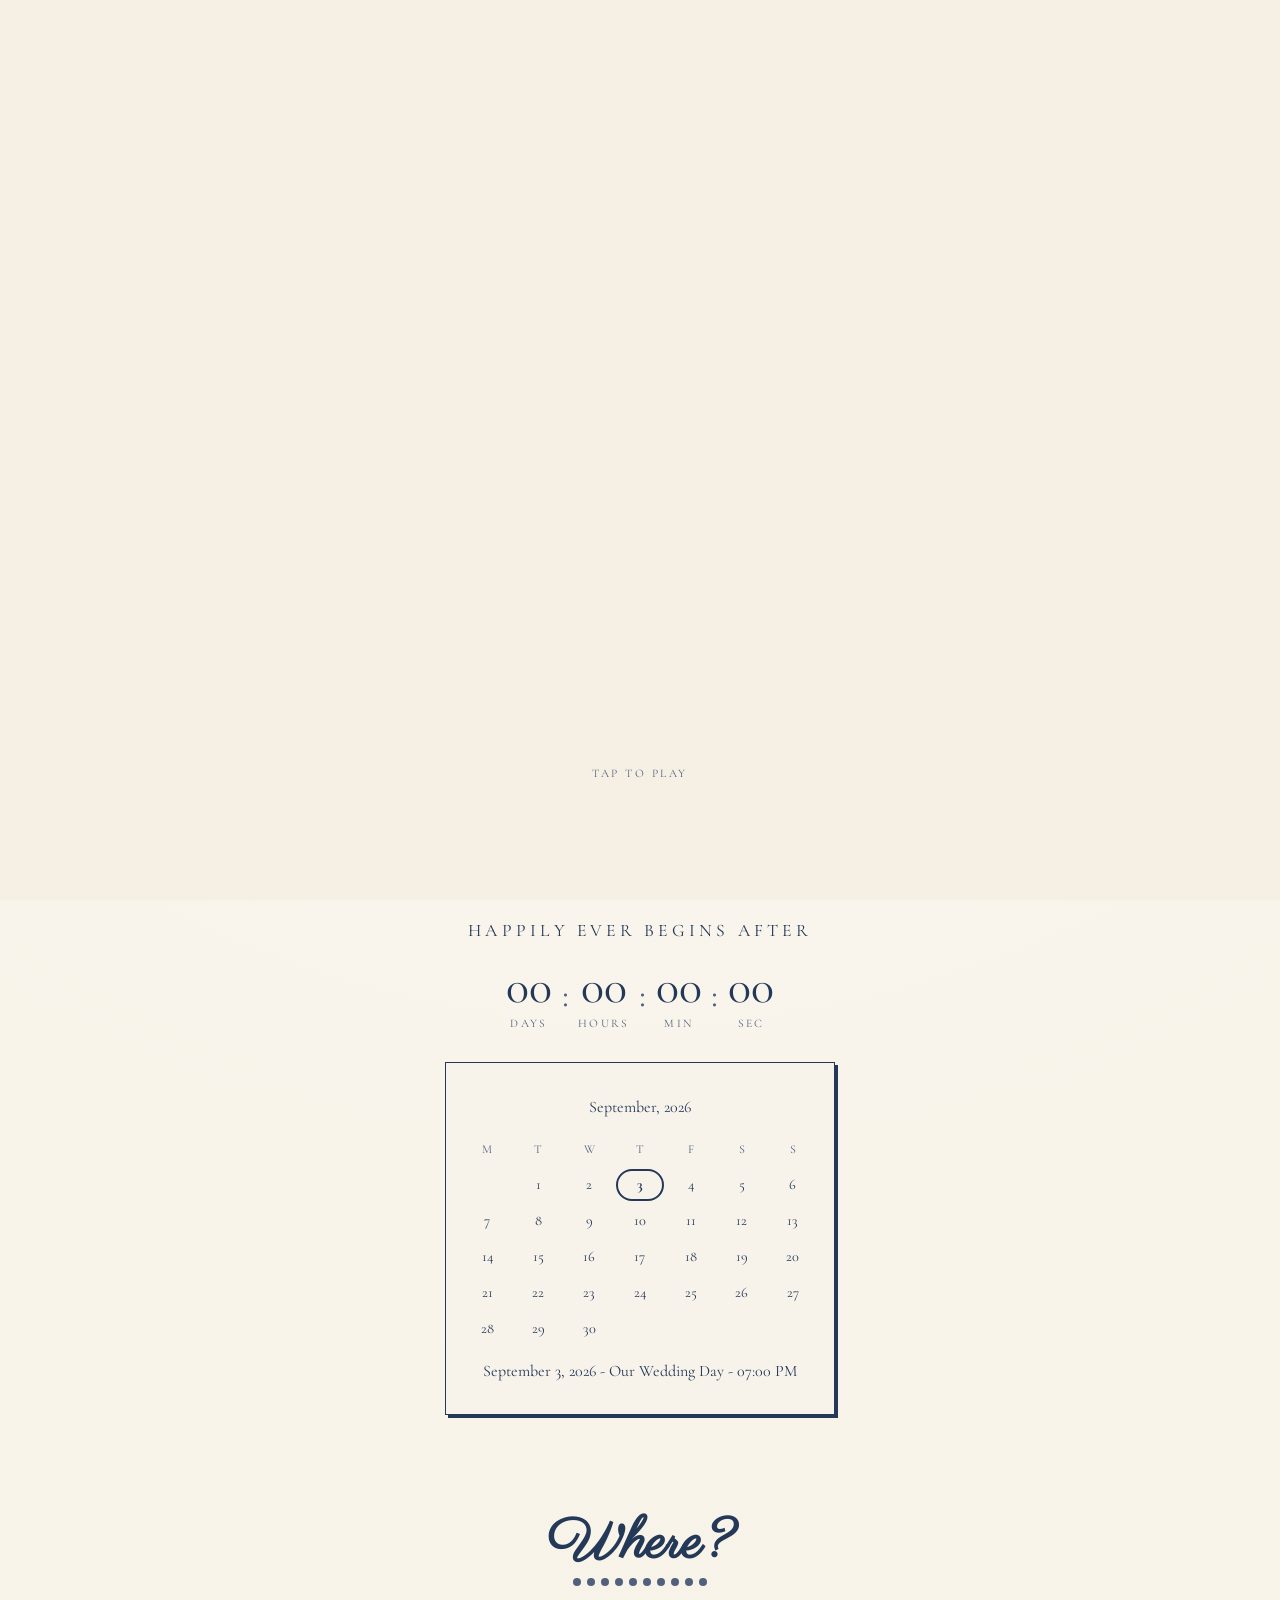
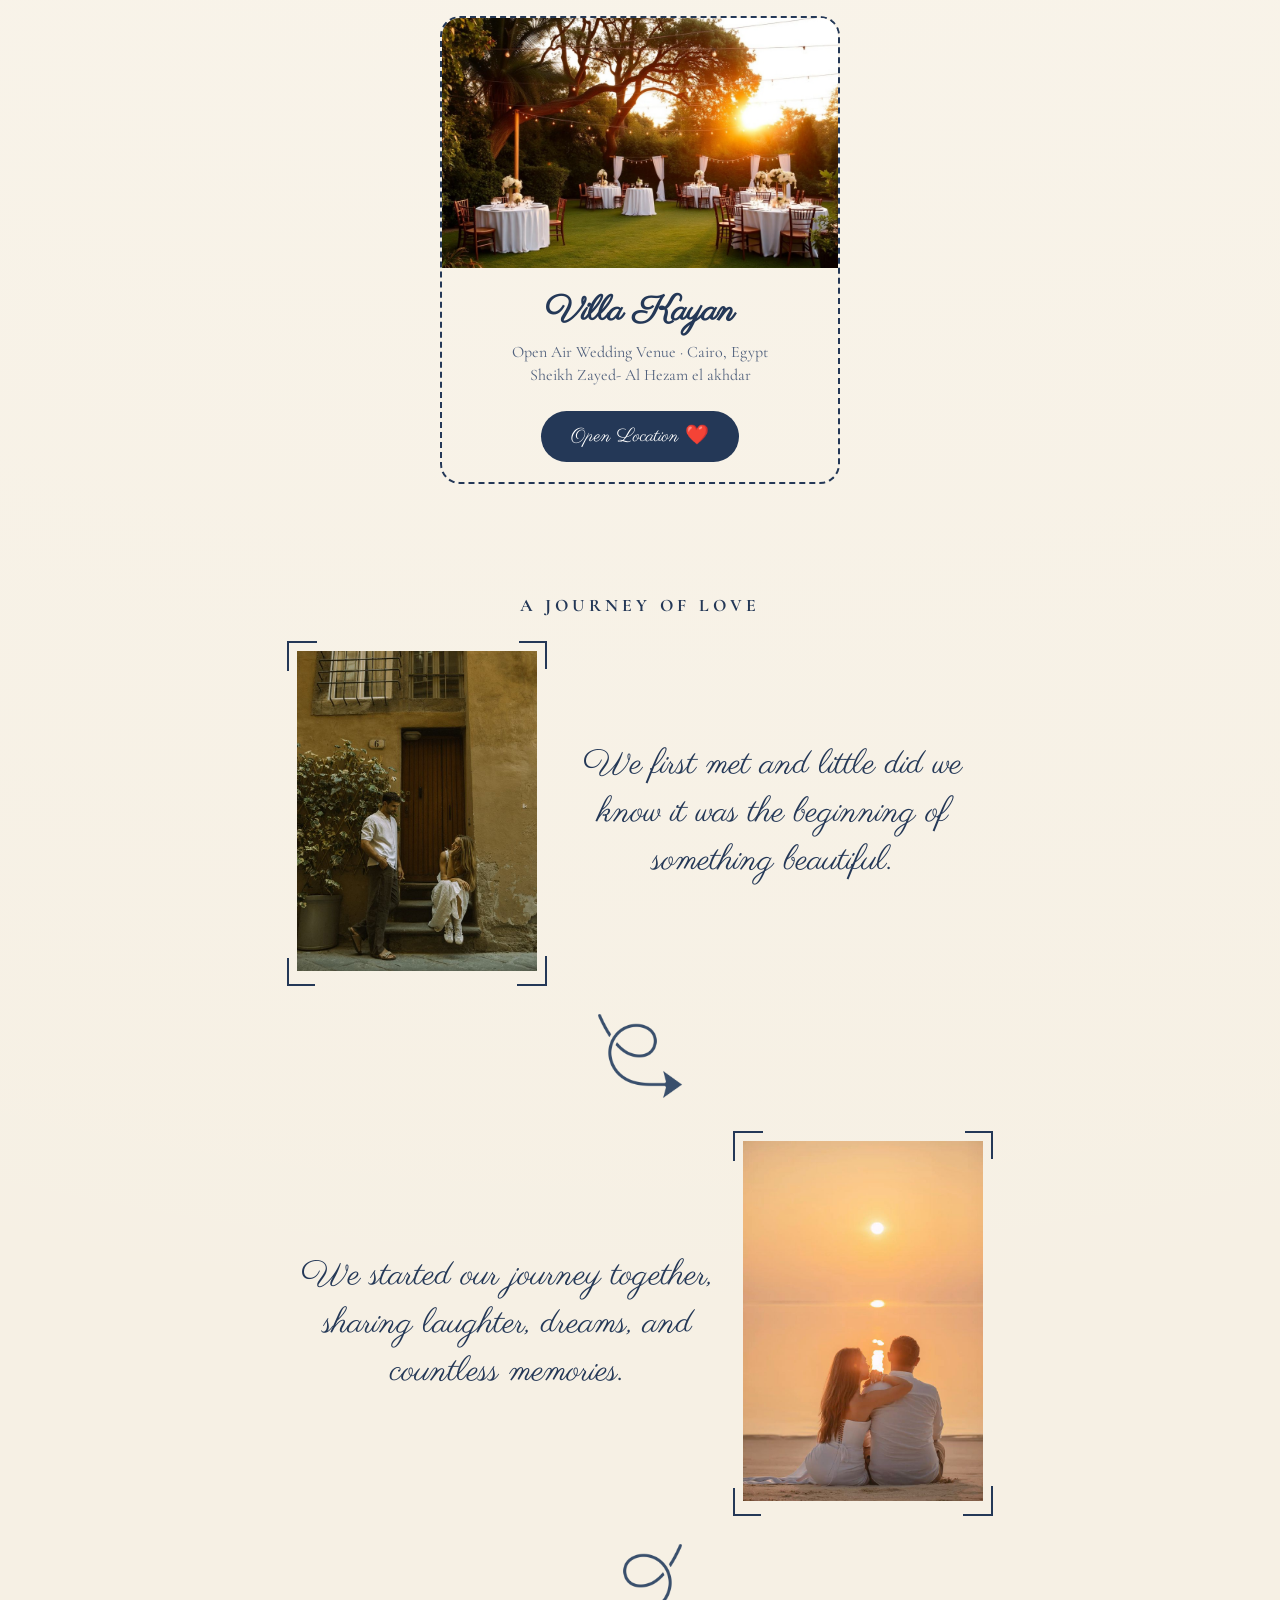
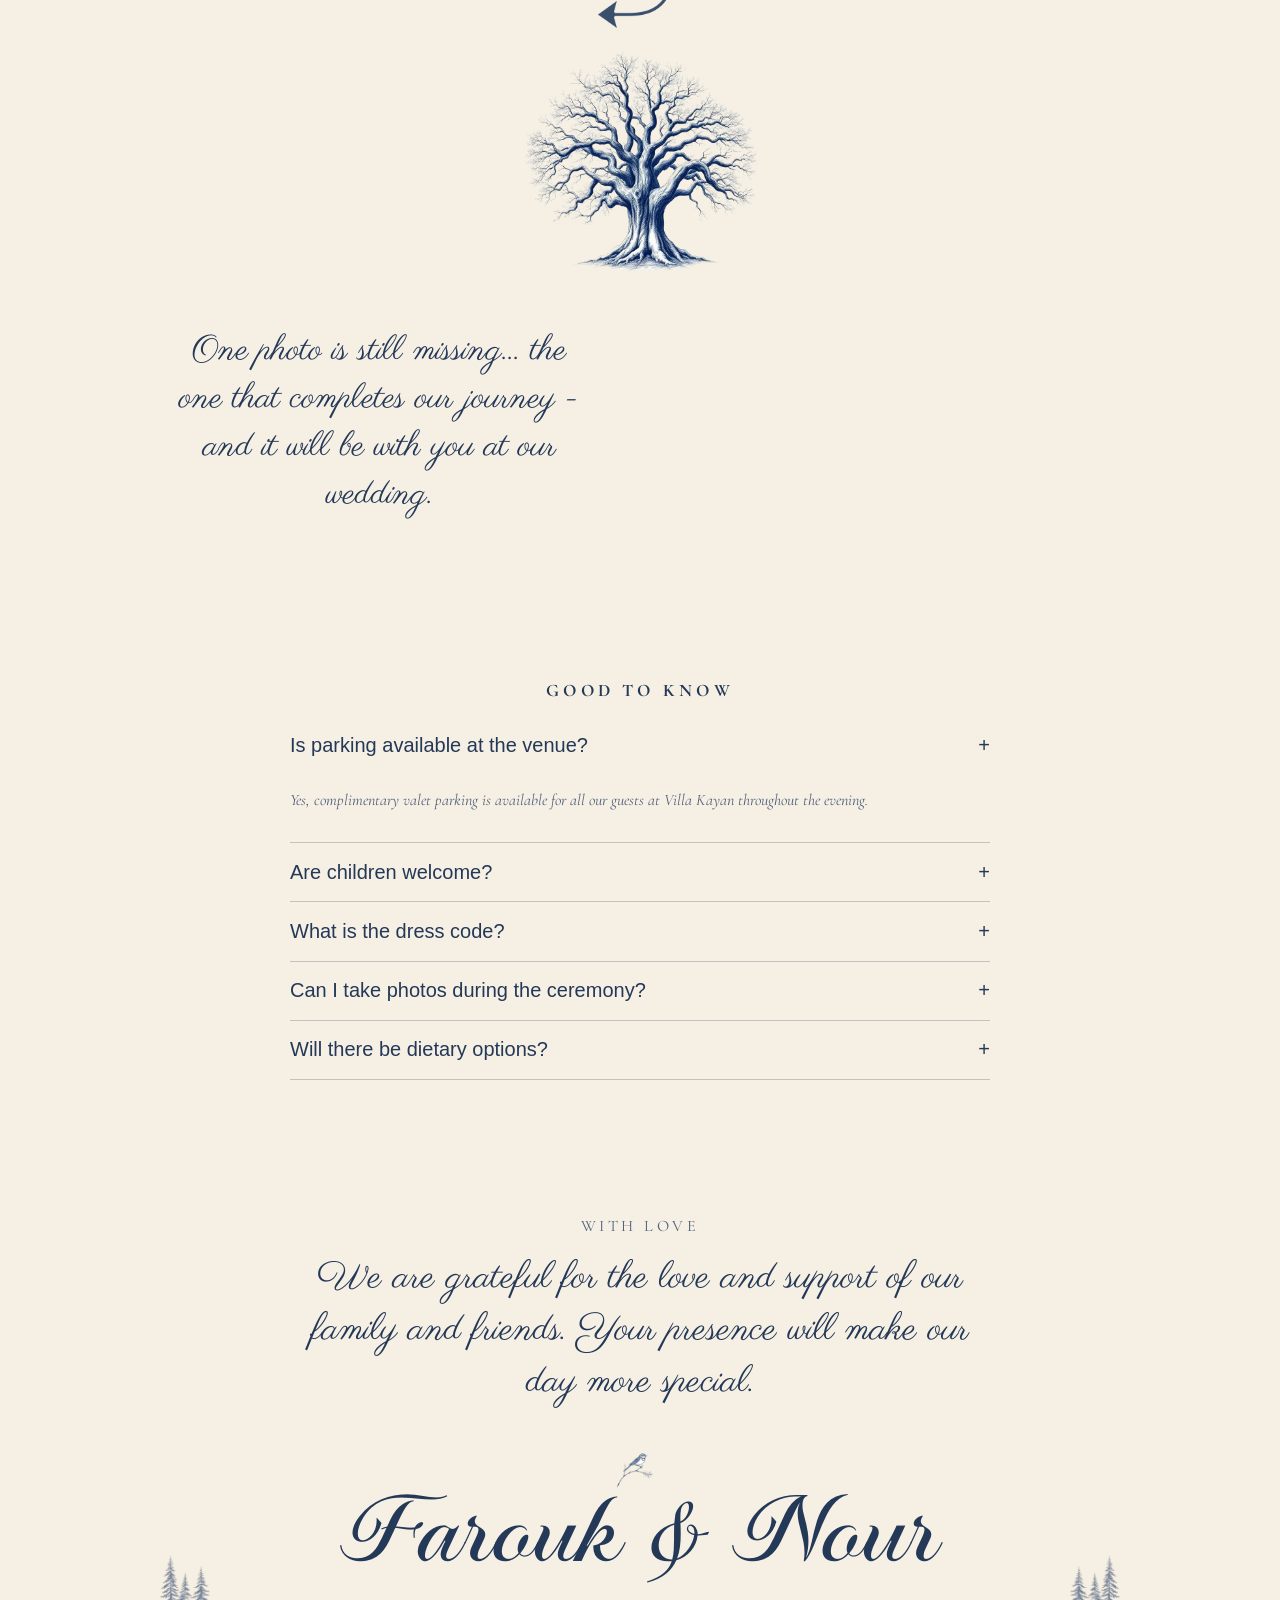
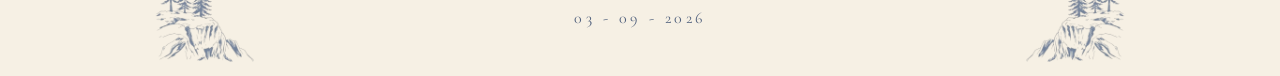
==== commit 3b61f1b5: "Remove first photo from home page" ====
--- a/index.html
+++ b/index.html
@@ -177,11 +177,7 @@
         <p class="date">Thursday, September 3<sup>rd</sup> 2026</p>
         <button id="detailsBtn" class="primary-btn">Check Details</button>
 
-        <div class="vintage-frame portrait-frame">
-          <span class="corner-tr"></span>
-          <span class="corner-bl"></span>
-          <img src="assets/couple-hero-BGsiXew5.jpg" alt="Farouk and Nour" class="portrait" />
-        </div>
+
       </section>
 
       <section id="details" class="details">
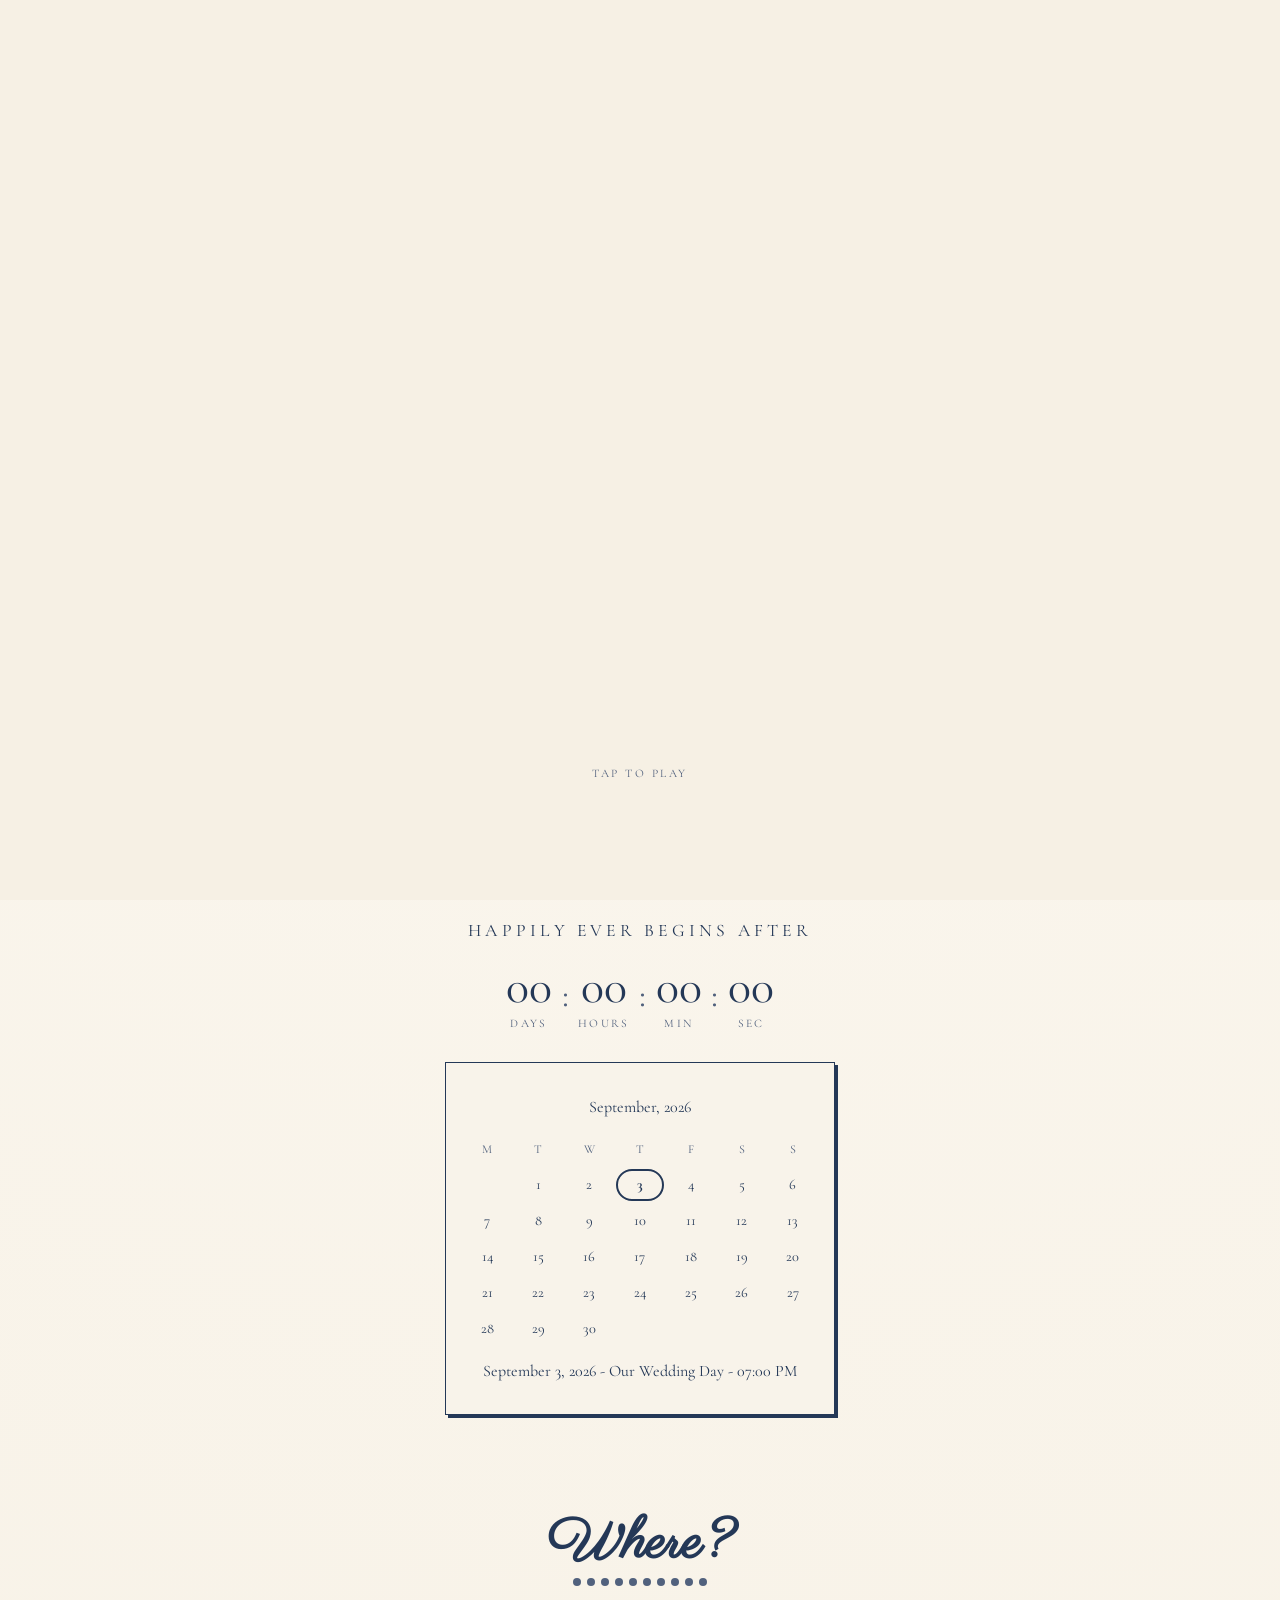
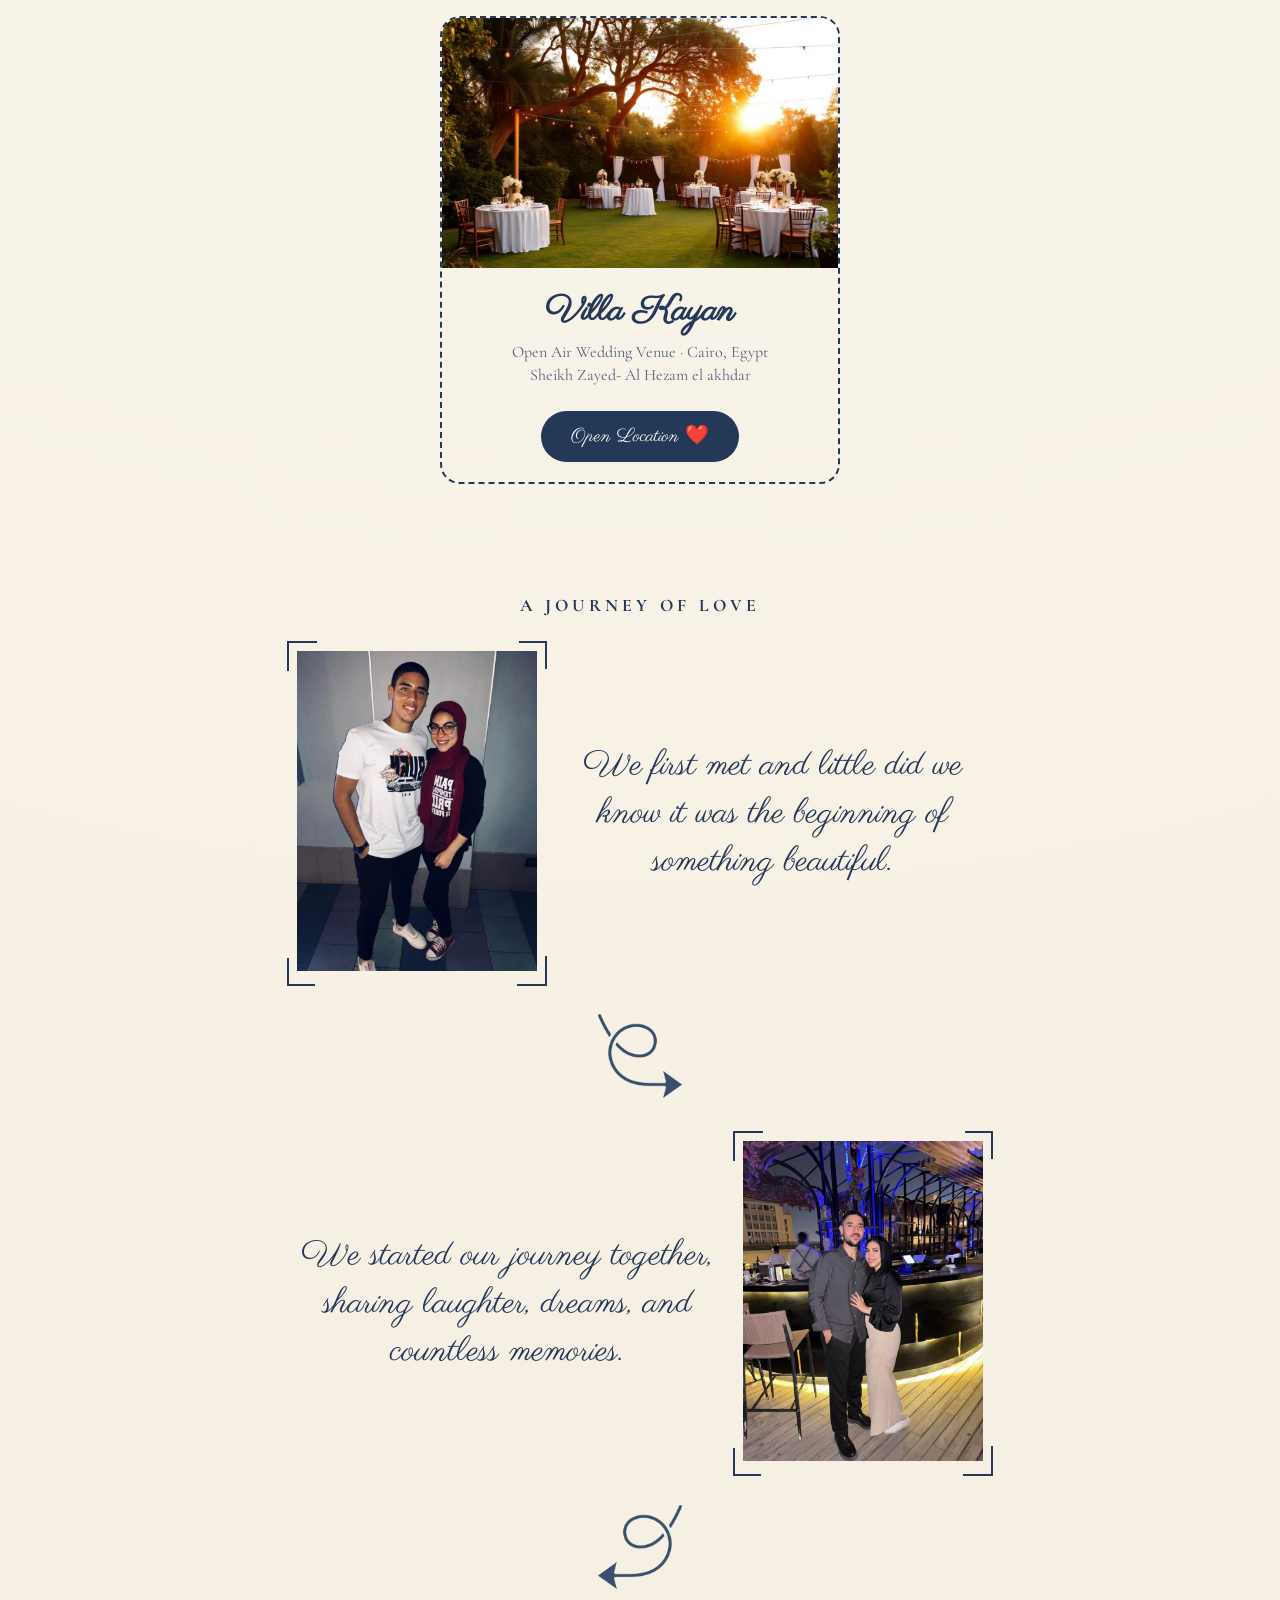
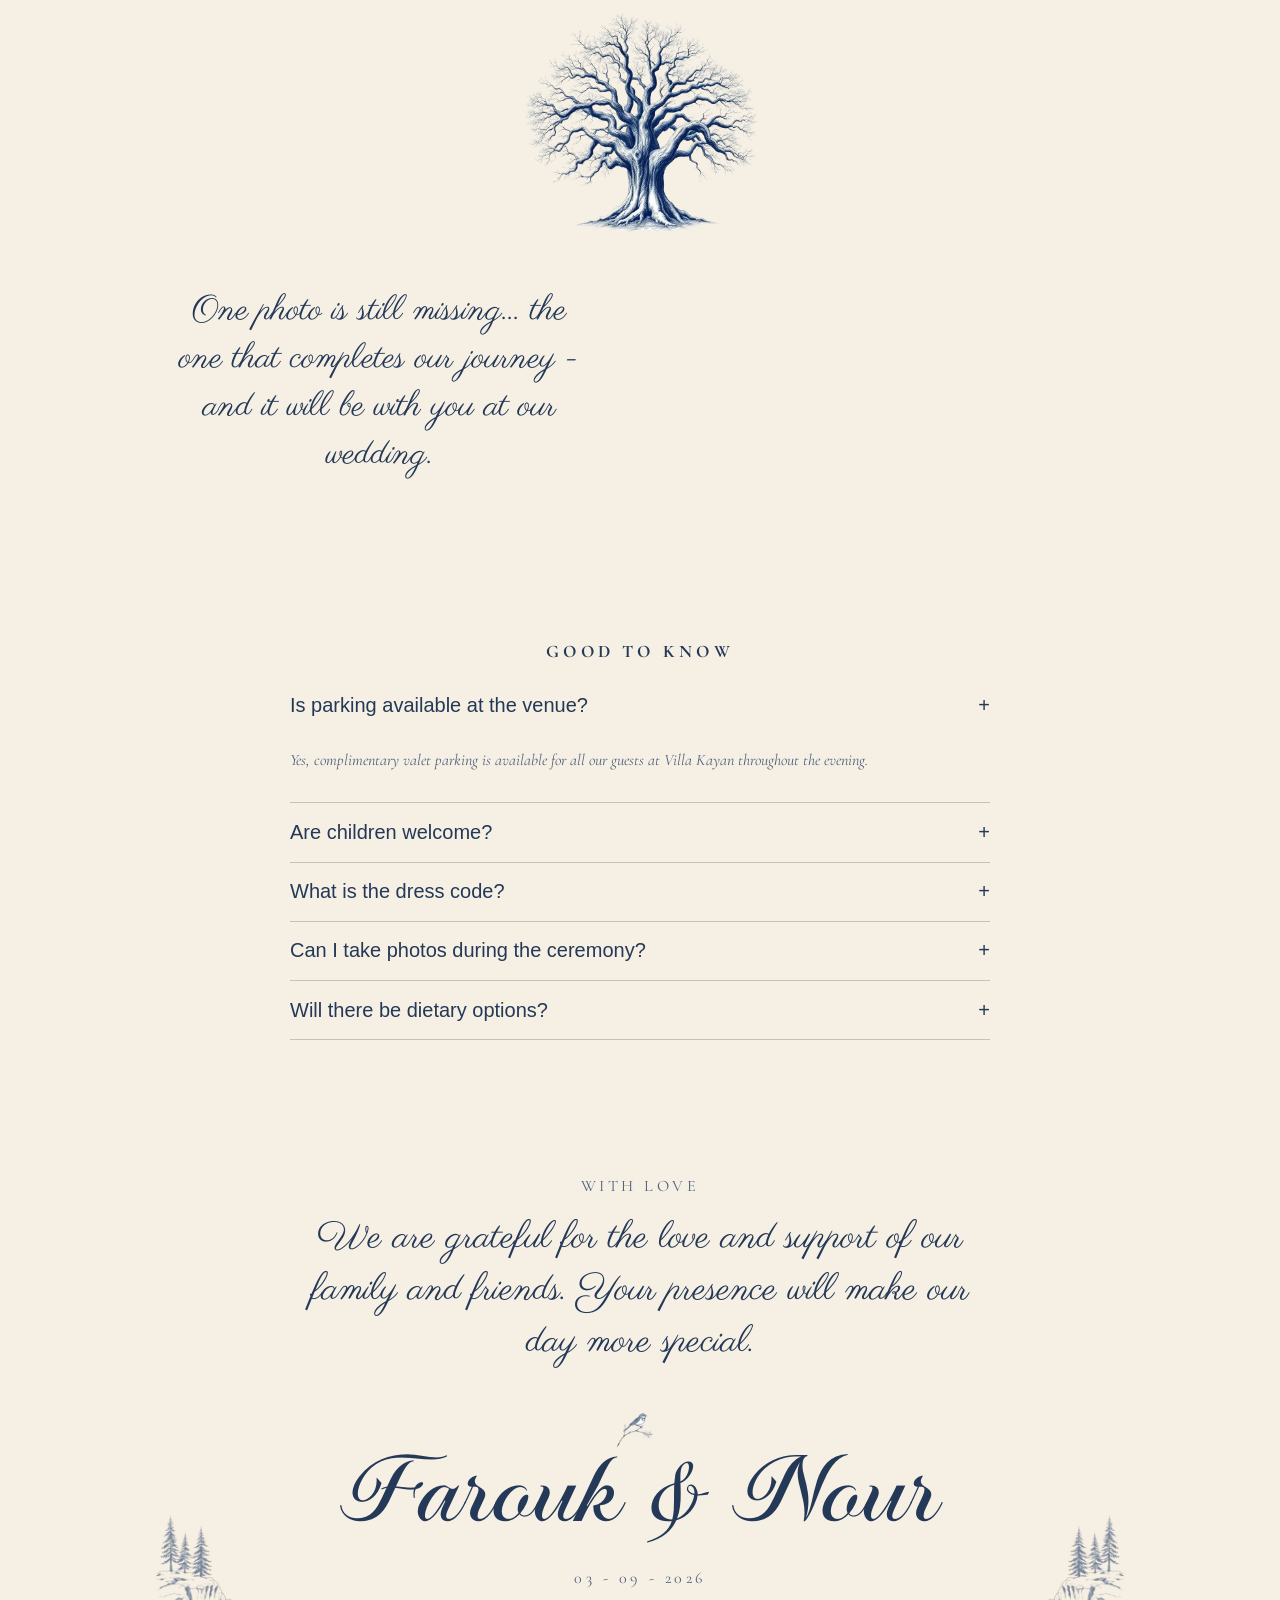
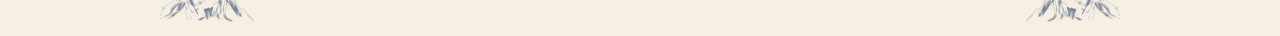
==== commit 76bacb15: "Update Journey of Love images" ====
--- a/index.html
+++ b/index.html
@@ -222,9 +222,9 @@
       <section class="journey">
         <h2 class="section-kicker">A Journey of Love</h2>
         <div class="journey-row">
-          <div class="vintage-frame">
+          <div class="vintage-frame journey-frame">
             <span class="corner-tr"></span><span class="corner-bl"></span>
-            <img src="assets/journey-1-CIvEEdzn.jpg" alt="First met" class="journey-photo" />
+            <img src="assets/journey-new-1.png" alt="First met" class="journey-photo" />
           </div>
           <p class="journey-text">
             We first met and little did we know it was the beginning of something beautiful.
@@ -232,9 +232,9 @@
         </div>
         <img src="assets/arrow-down-CE0k16d1.png" alt="" class="arrow" />
         <div class="journey-row reverse">
-          <div class="vintage-frame">
+          <div class="vintage-frame journey-frame">
             <span class="corner-tr"></span><span class="corner-bl"></span>
-            <img src="assets/journey-2-BZqNgdUL.jpg" alt="Started our journey" class="journey-photo" />
+            <img src="assets/journey-new-2.jpg" alt="Started our journey" class="journey-photo" />
           </div>
           <p class="journey-text">
             We started our journey together, sharing laughter, dreams, and countless memories.
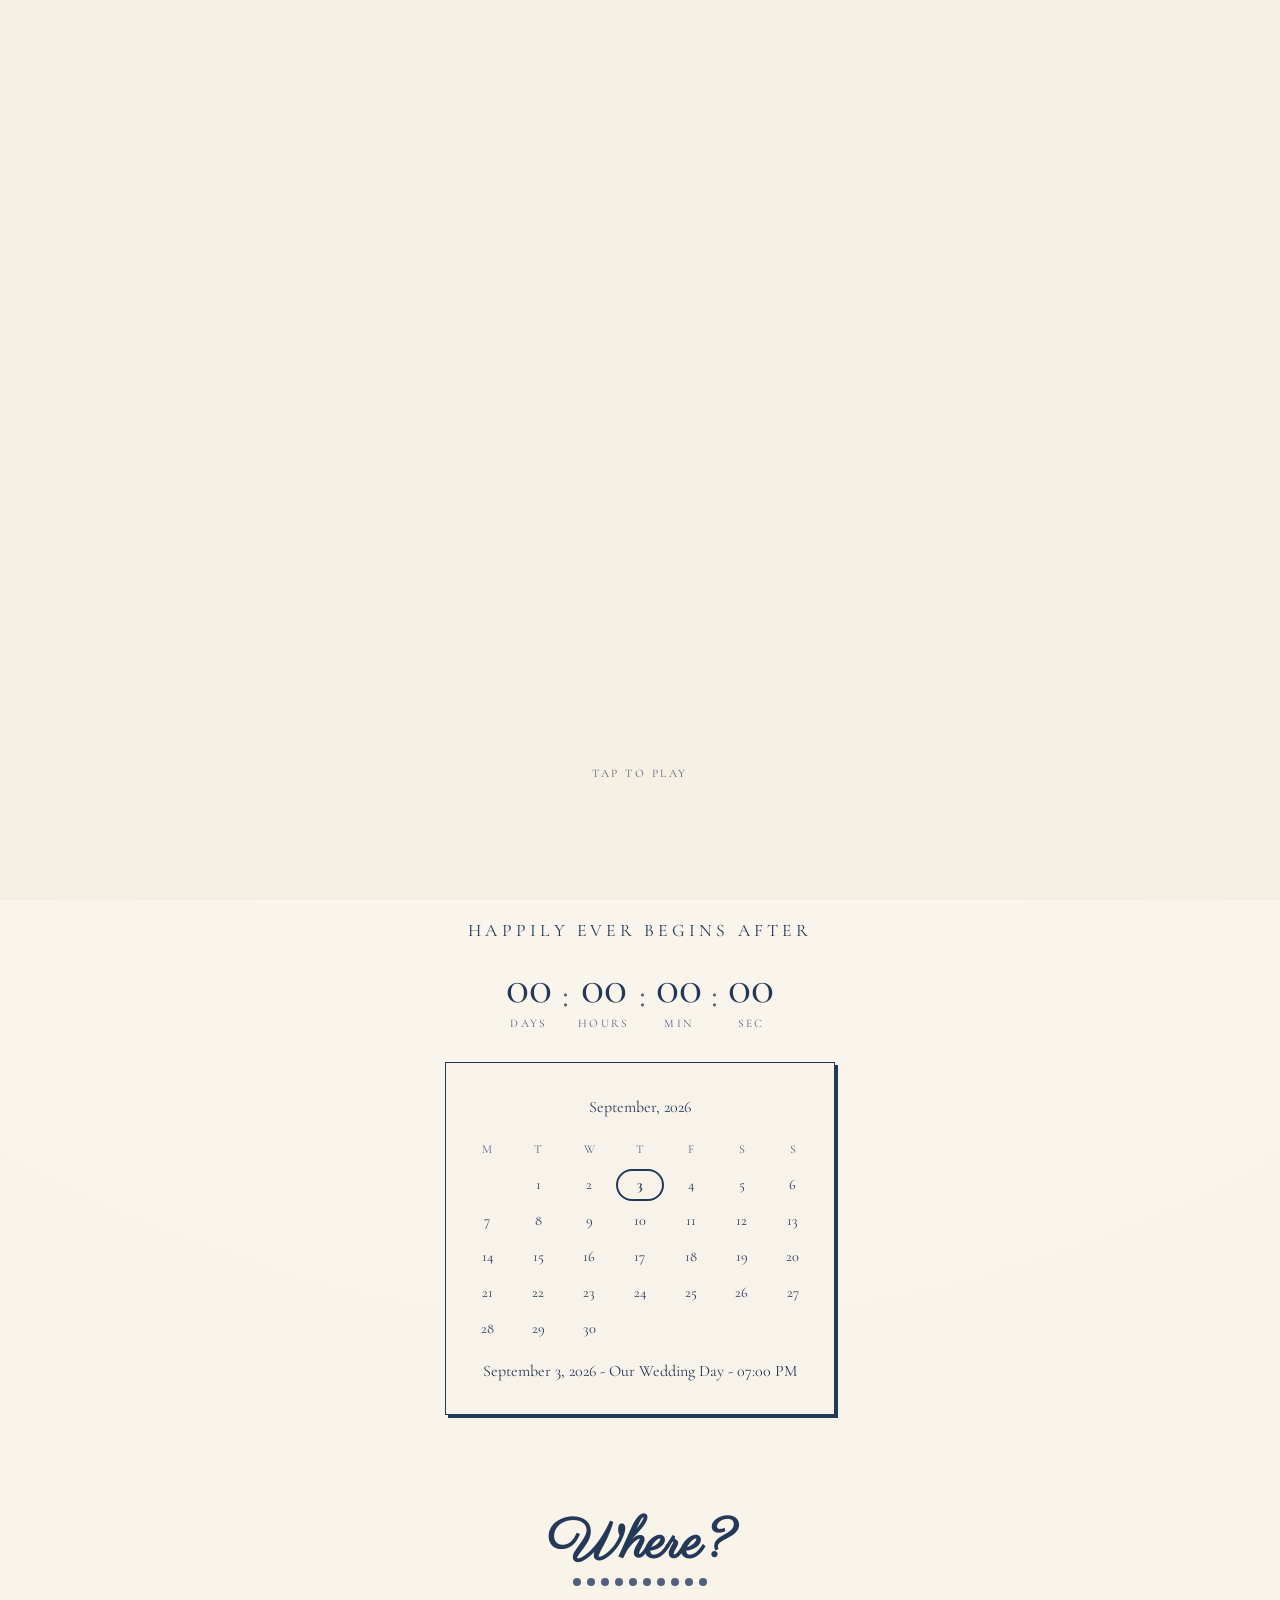
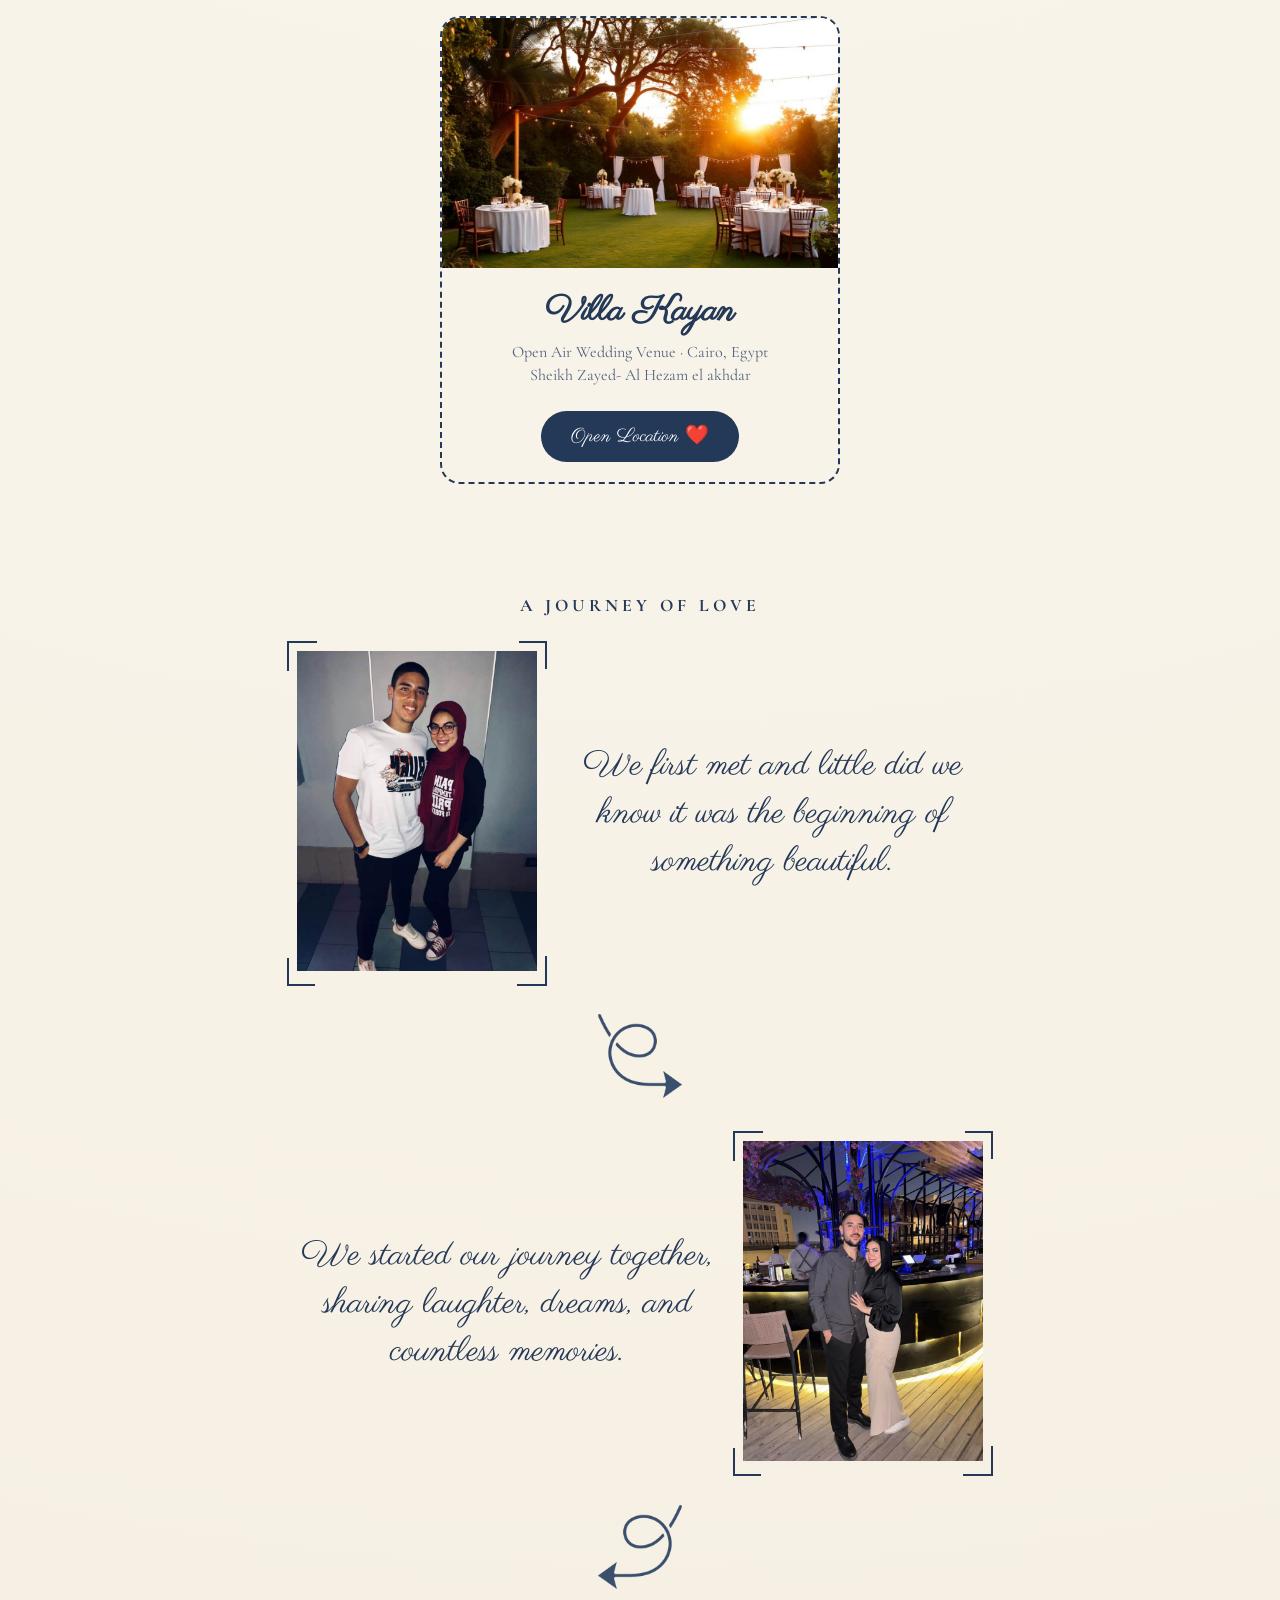
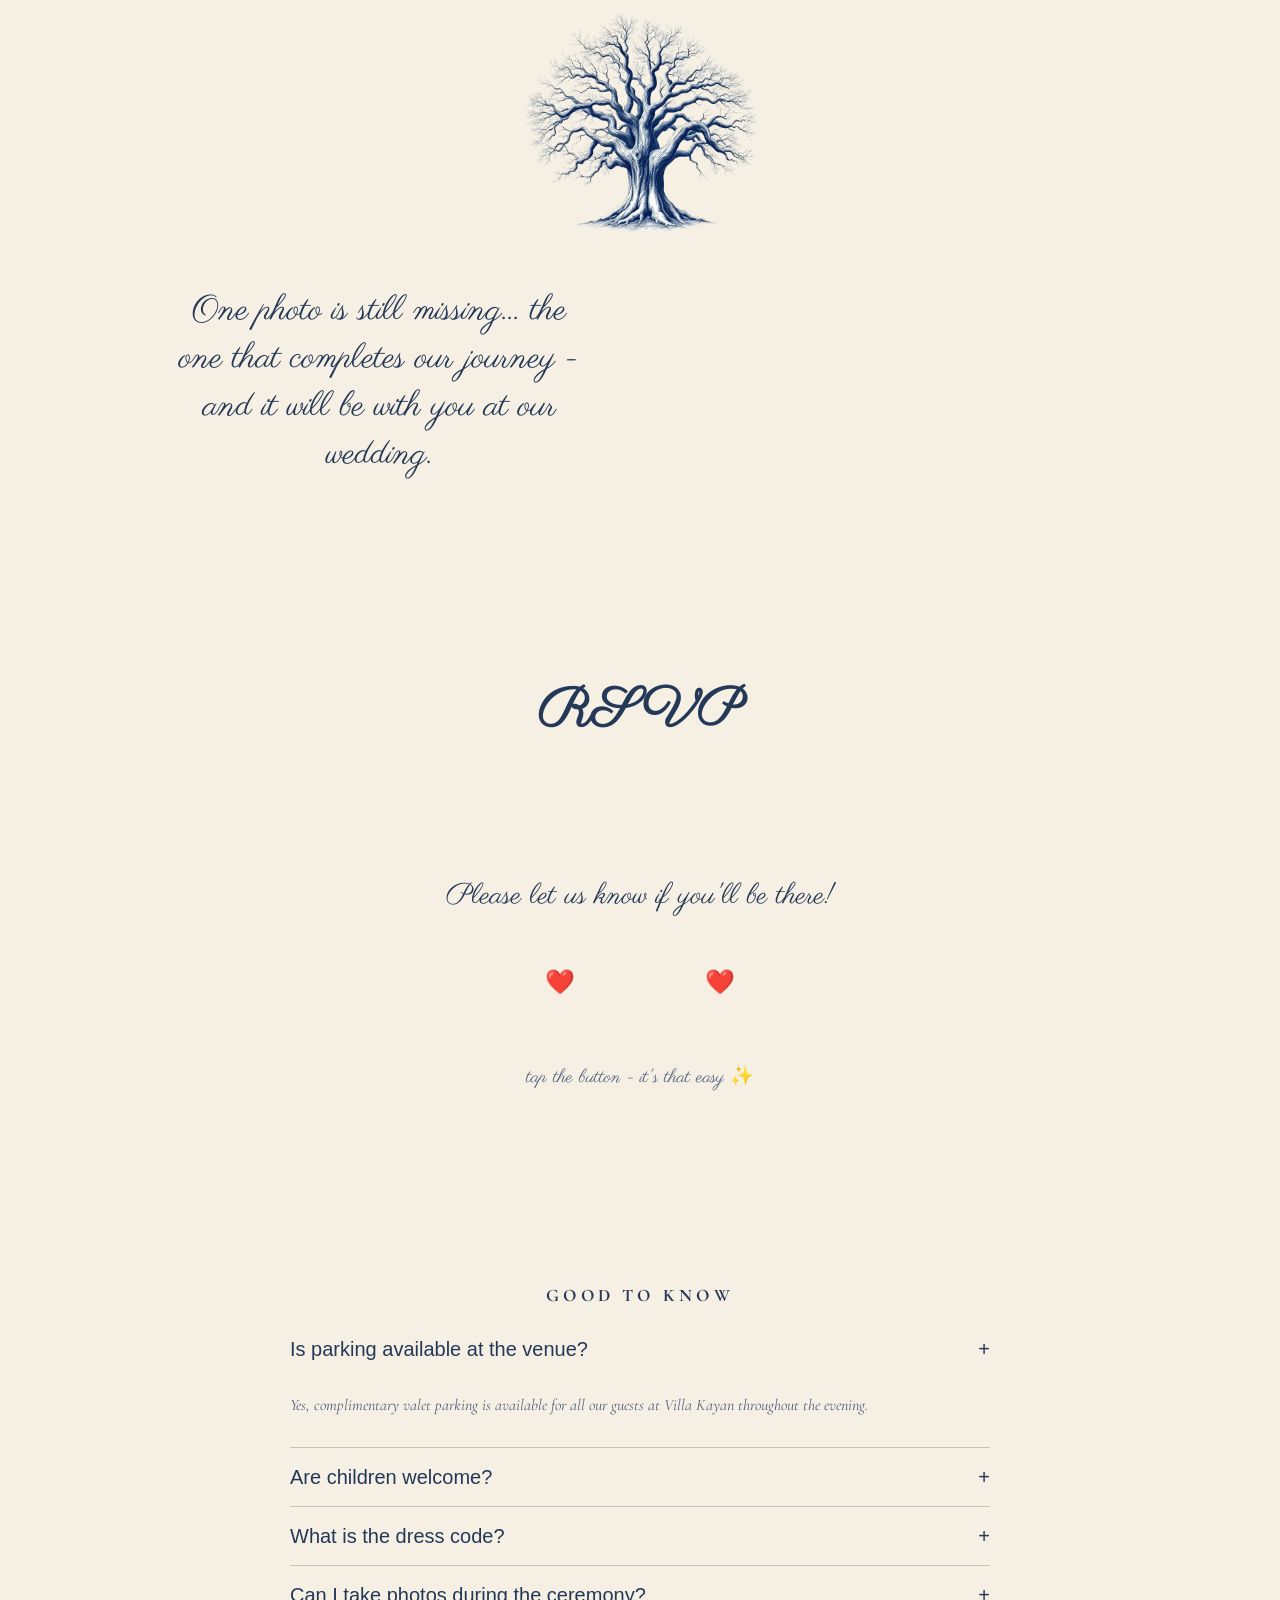
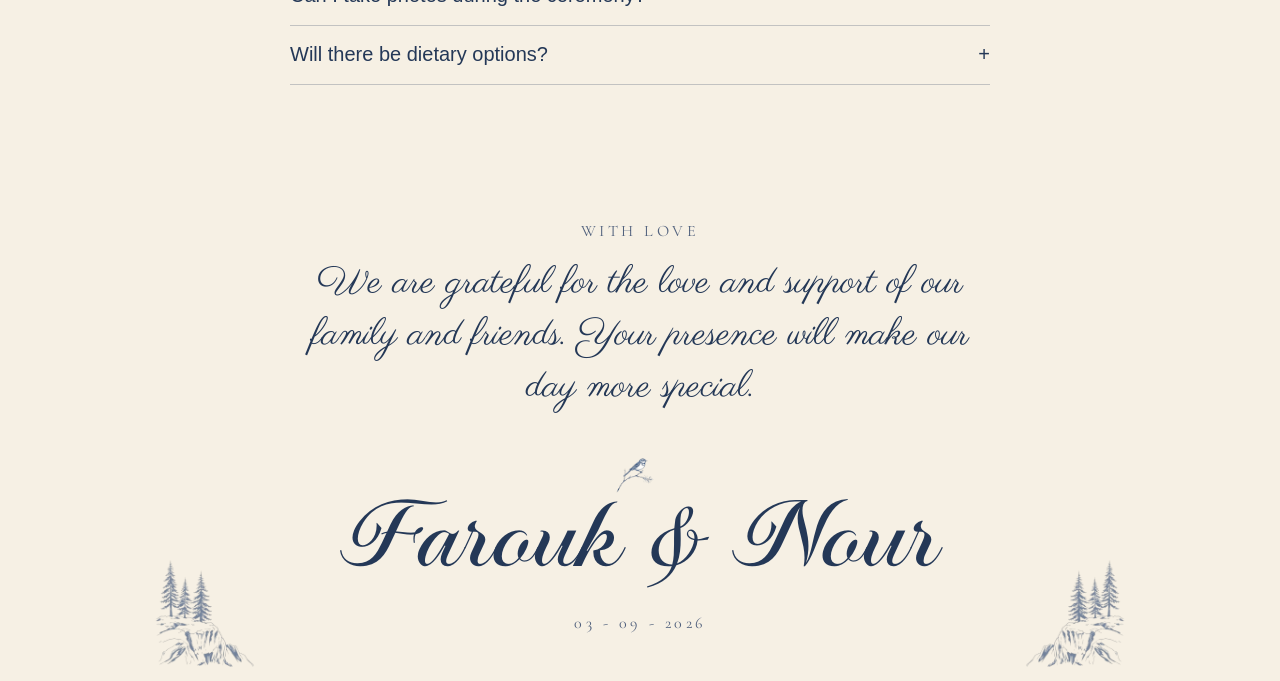
==== commit 855b1225: "Add RSVP section styled like the reference image using home page colors" ====
--- a/index.html
+++ b/index.html
@@ -151,6 +151,72 @@
       .skip-btn.visible {
         opacity: 1;
       }
+      .rsvp-section {
+        padding: 4rem 1rem;
+        text-align: center;
+        background-color: var(--paper);
+        position: relative;
+      }
+      .rsvp-title {
+        font-family: 'Parisienne', cursive;
+        font-size: 3.2rem;
+        color: var(--accent);
+        margin-bottom: 0.5rem;
+      }
+      .rsvp-divider {
+        display: flex;
+        justify-content: center;
+        gap: 0.5rem;
+        margin-bottom: 3rem;
+      }
+      .rsvp-divider span {
+        width: 6px;
+        height: 6px;
+        background-color: var(--accent);
+        border-radius: 50%;
+        opacity: 0.6;
+      }
+      .rsvp-card-wrapper {
+        border: 2px dashed var(--accent);
+        border-radius: 12px;
+        padding: 2.5rem 1.5rem;
+        max-width: 450px;
+        margin: 0 auto;
+        background-color: var(--paper);
+      }
+      .rsvp-text {
+        font-family: 'Parisienne', cursive;
+        font-size: 1.8rem;
+        color: var(--ink);
+        margin-bottom: 2rem;
+      }
+      .rsvp-btn-wrapper {
+        border: 2px solid var(--accent);
+        padding: 4px;
+        border-radius: 40px;
+        display: inline-block;
+        margin-bottom: 1.5rem;
+      }
+      .rsvp-btn {
+        display: inline-block;
+        background-color: var(--accent);
+        color: var(--paper);
+        font-family: 'Parisienne', cursive;
+        font-size: 1.5rem;
+        padding: 1rem 2.5rem;
+        border-radius: 36px;
+        text-decoration: none;
+        transition: transform 0.2s, background-color 0.2s;
+      }
+      .rsvp-btn:hover {
+        transform: scale(1.02);
+        background-color: var(--ink-soft);
+      }
+      .rsvp-subtext {
+        font-family: 'Parisienne', cursive;
+        font-size: 1.2rem;
+        color: var(--ink-soft);
+      }
     </style>
   </head>
   <body>
@@ -251,6 +317,22 @@
 
 
 
+      <section class="rsvp-section">
+        <h2 class="rsvp-title">RSVP</h2>
+        <div class="rsvp-divider">
+          <span></span><span></span><span></span><span></span><span></span><span></span><span></span><span></span>
+        </div>
+        <div class="rsvp-card-wrapper">
+          <p class="rsvp-text">Please let us know if you'll be there!</p>
+          <div class="rsvp-btn-wrapper">
+            <a href="#" class="rsvp-btn">
+              ❤️ Count me in! ❤️
+            </a>
+          </div>
+          <p class="rsvp-subtext">tap the button - it's that easy ✨</p>
+        </div>
+      </section>
+
       <section class="faq">
         <h2 class="section-kicker">Good to Know</h2>
         <div id="faqList" class="faq-list"></div>
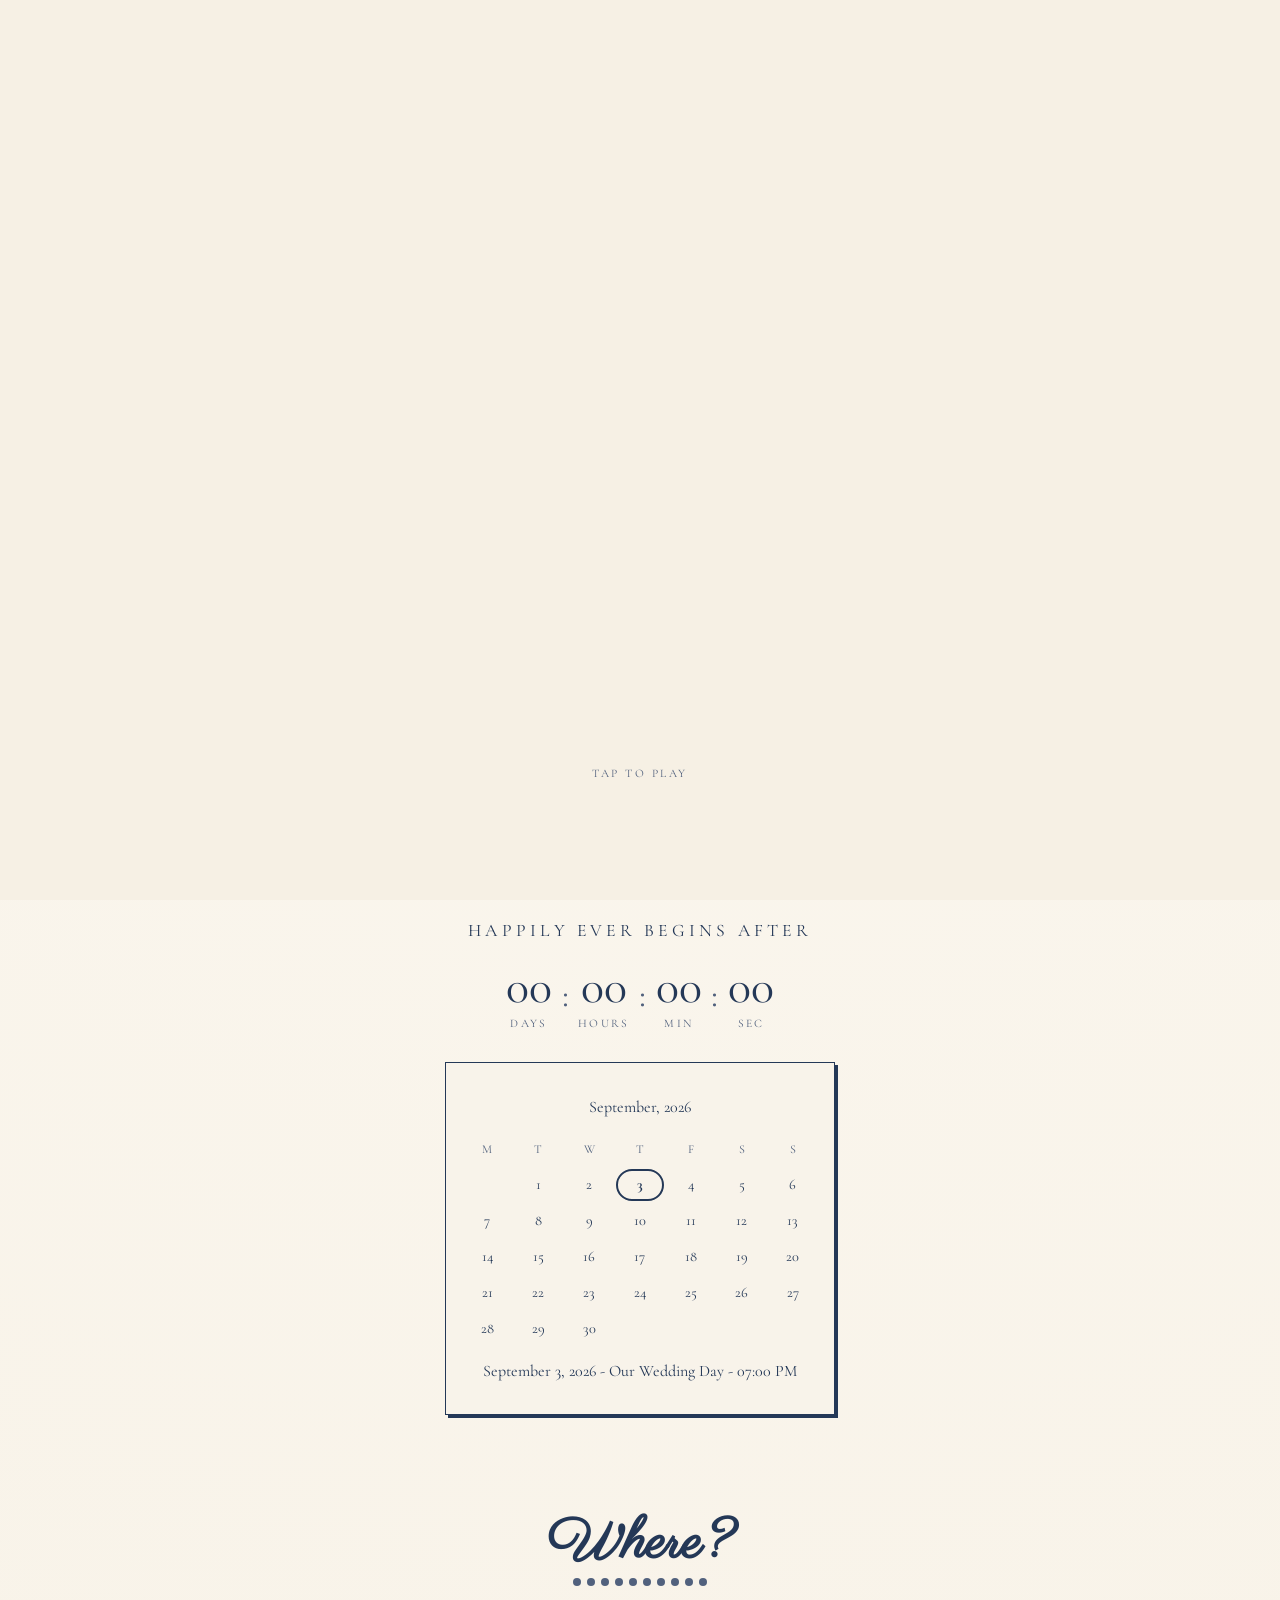
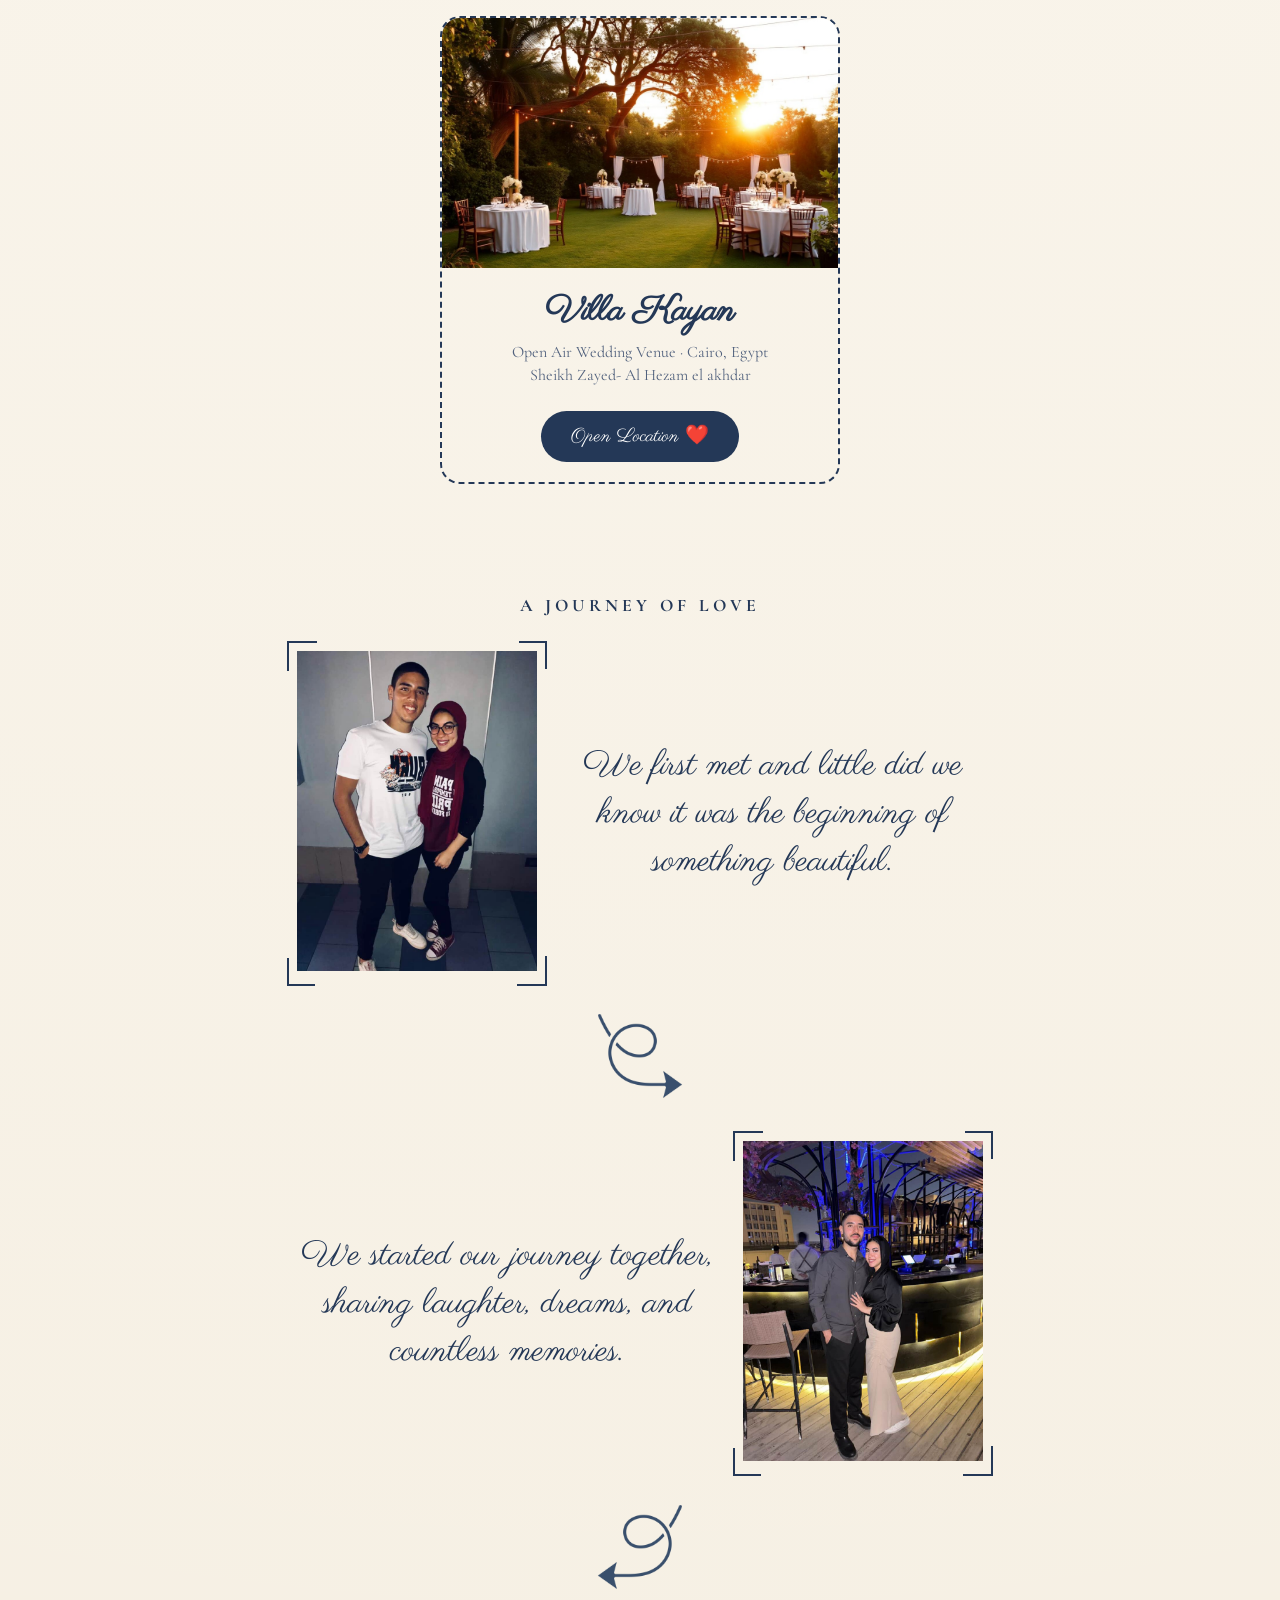
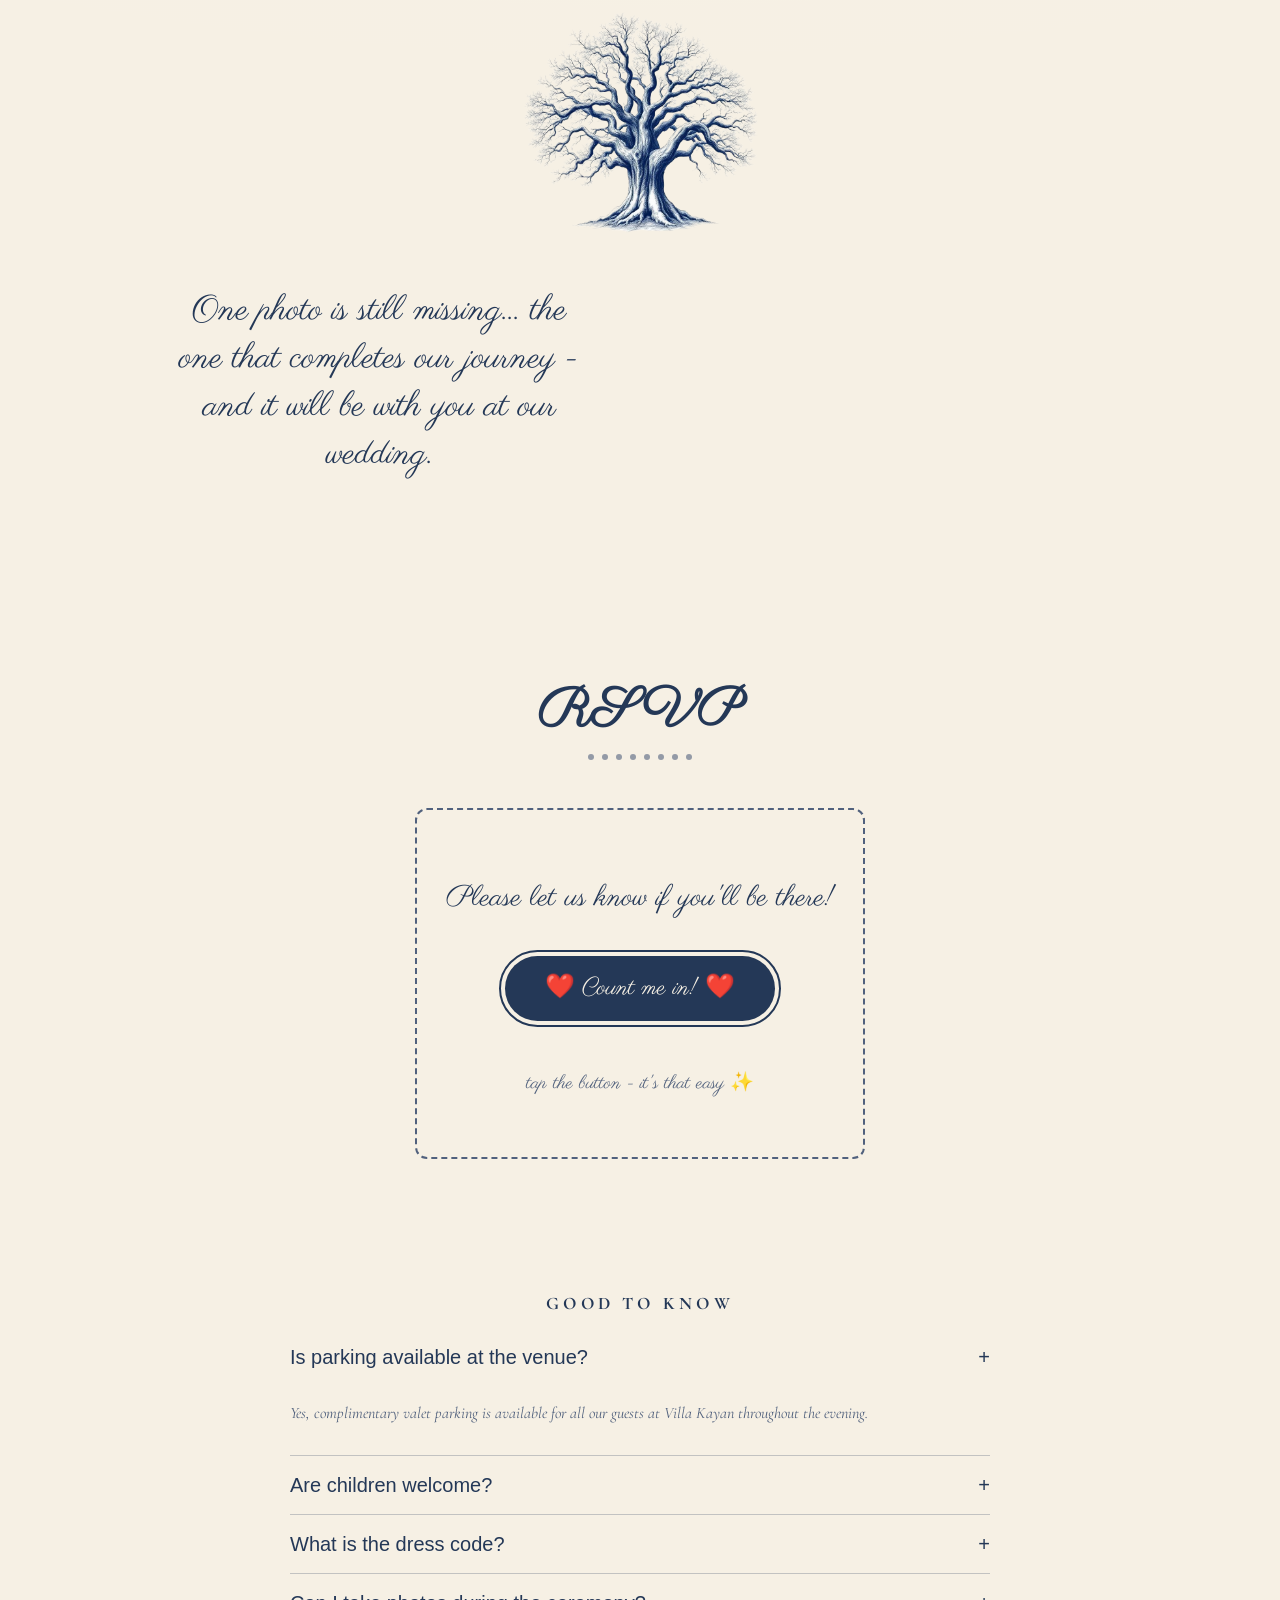
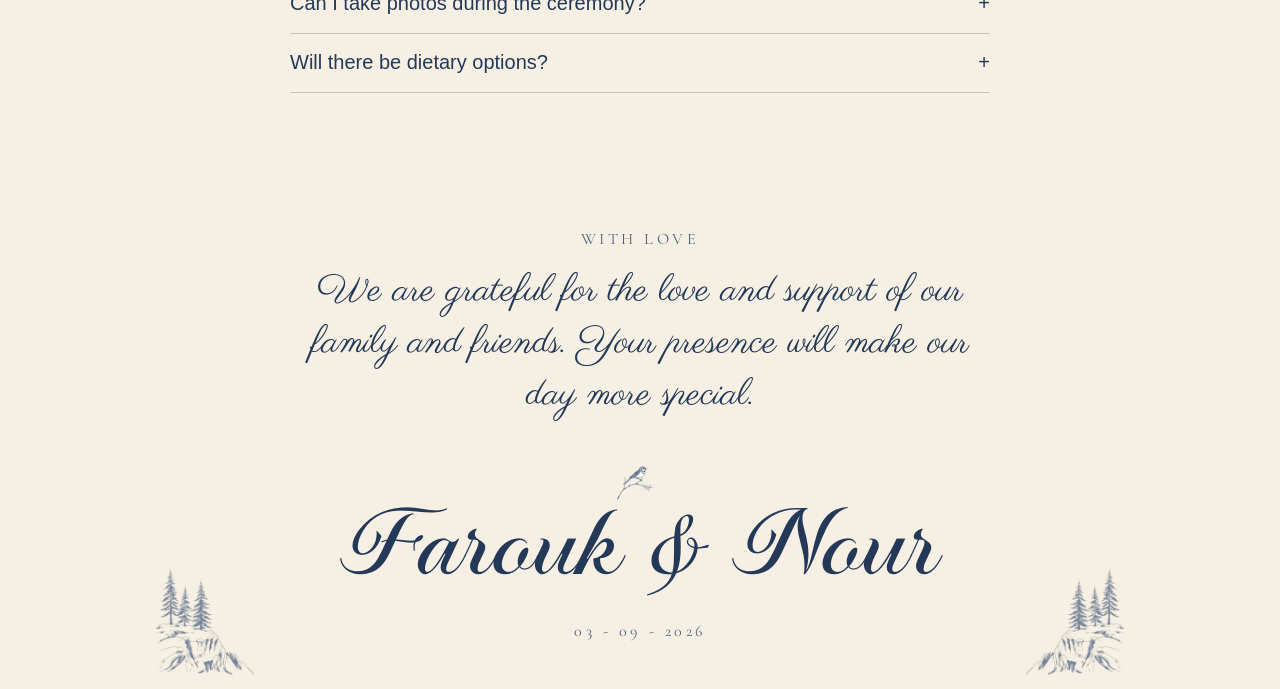
==== commit 89060d80: "Fix RSVP colors by using the correct home page CSS variables" ====
--- a/index.html
+++ b/index.html
@@ -160,7 +160,7 @@
       .rsvp-title {
         font-family: 'Parisienne', cursive;
         font-size: 3.2rem;
-        color: var(--accent);
+        color: var(--ink);
         margin-bottom: 0.5rem;
       }
       .rsvp-divider {
@@ -172,12 +172,12 @@
       .rsvp-divider span {
         width: 6px;
         height: 6px;
-        background-color: var(--accent);
+        background-color: var(--ink-soft);
         border-radius: 50%;
         opacity: 0.6;
       }
       .rsvp-card-wrapper {
-        border: 2px dashed var(--accent);
+        border: 2px dashed var(--ink-soft);
         border-radius: 12px;
         padding: 2.5rem 1.5rem;
         max-width: 450px;
@@ -191,7 +191,7 @@
         margin-bottom: 2rem;
       }
       .rsvp-btn-wrapper {
-        border: 2px solid var(--accent);
+        border: 2px solid var(--ink);
         padding: 4px;
         border-radius: 40px;
         display: inline-block;
@@ -199,7 +199,7 @@
       }
       .rsvp-btn {
         display: inline-block;
-        background-color: var(--accent);
+        background-color: var(--ink);
         color: var(--paper);
         font-family: 'Parisienne', cursive;
         font-size: 1.5rem;
